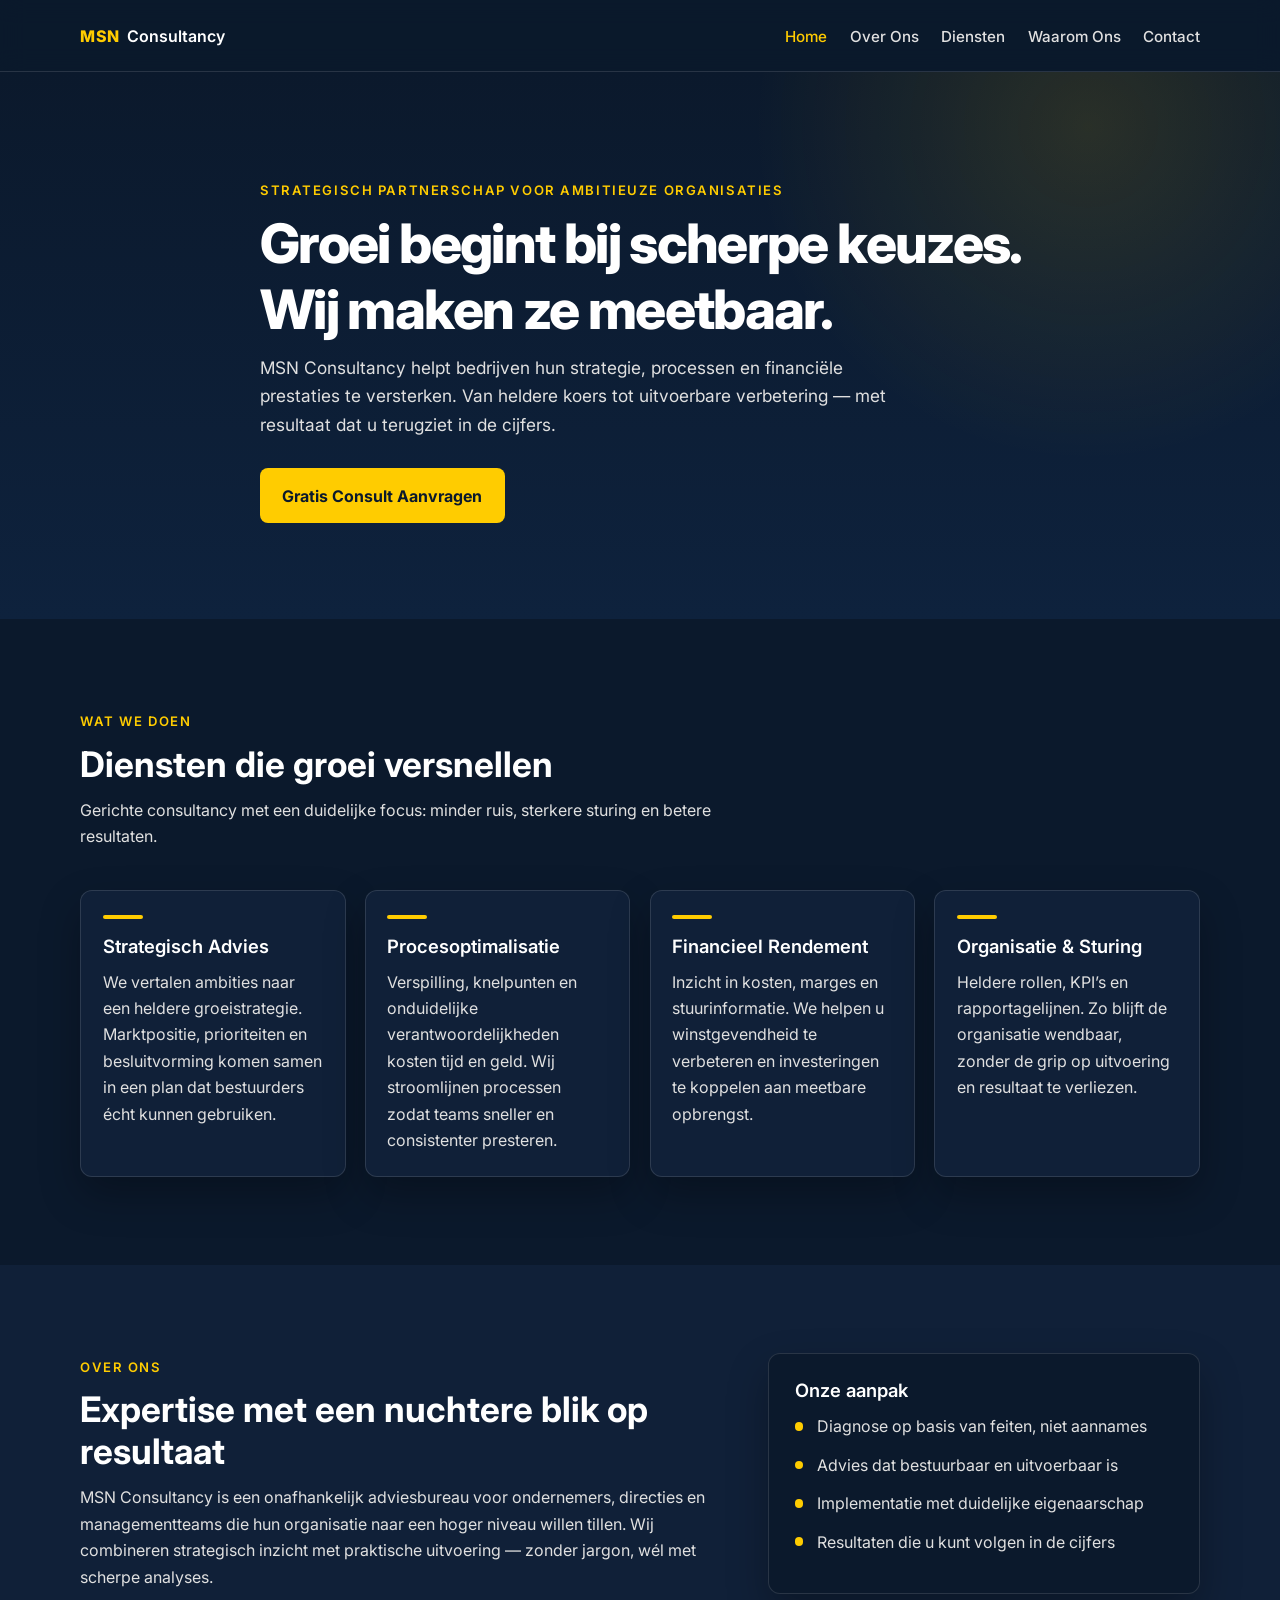
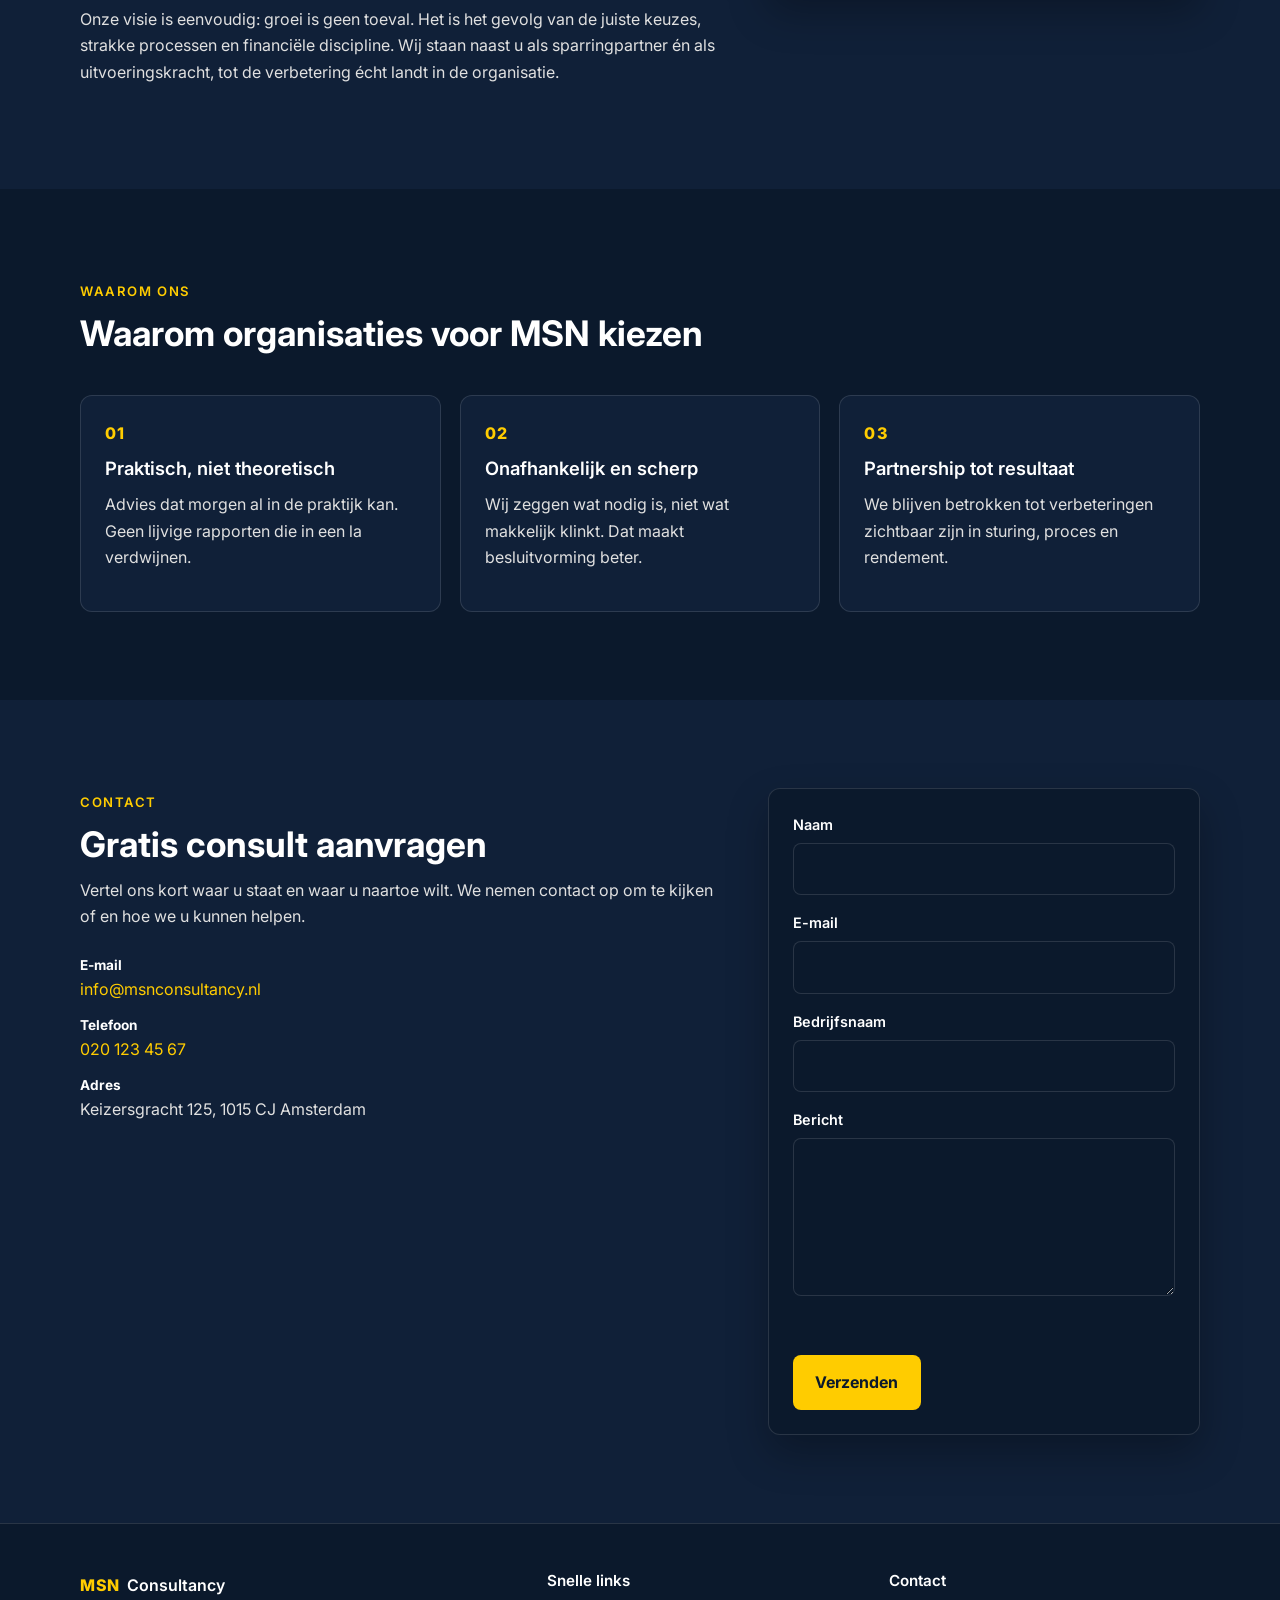
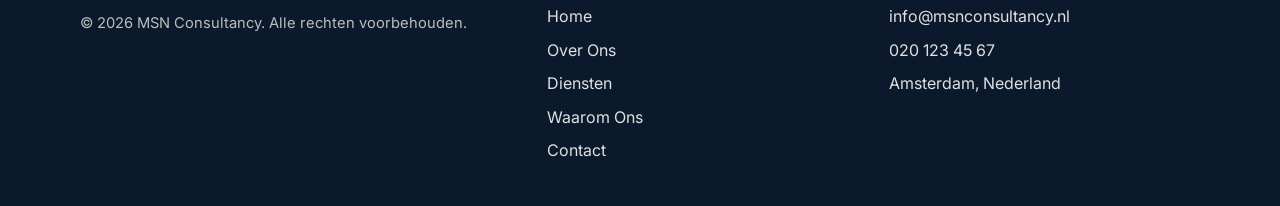
==== index.html @ 5497b13f "Initial commit MSN Consultancy site" ====
<!DOCTYPE html>
<html lang="nl">
<head>
  <meta charset="UTF-8">
  <meta name="viewport" content="width=device-width, initial-scale=1.0">
  <meta name="description" content="MSN Consultancy — strategisch advies, procesoptimalisatie en financieel rendement voor groeiende organisaties.">
  <title>MSN Consultancy | Zakelijk Advies & Groei</title>
  <link rel="preconnect" href="https://fonts.googleapis.com">
  <link rel="preconnect" href="https://fonts.gstatic.com" crossorigin>
  <link href="https://fonts.googleapis.com/css2?family=Inter:wght@400;500;600;700;800&display=swap" rel="stylesheet">
  <link rel="stylesheet" href="style.css">
</head>
<body>
  <header class="header" id="top">
    <div class="container nav-wrap">
      <a href="#home" class="logo" aria-label="MSN Consultancy home">
        <span class="logo-mark">MSN</span>
        <span class="logo-text">Consultancy</span>
      </a>

      <button class="nav-toggle" id="navToggle" aria-label="Menu openen" aria-expanded="false" aria-controls="primaryNav">
        <span></span>
        <span></span>
        <span></span>
      </button>

      <nav class="nav" id="primaryNav" aria-label="Hoofdnavigatie">
        <ul class="nav-list">
          <li><a href="#home" class="nav-link active">Home</a></li>
          <li><a href="#over-ons" class="nav-link">Over Ons</a></li>
          <li><a href="#diensten" class="nav-link">Diensten</a></li>
          <li><a href="#waarom-ons" class="nav-link">Waarom Ons</a></li>
          <li><a href="#contact" class="nav-link">Contact</a></li>
        </ul>
      </nav>
    </div>
  </header>

  <main>
    <section class="hero" id="home">
      <div class="container hero-inner">
        <p class="eyebrow">Strategisch partnerschap voor ambitieuze organisaties</p>
        <h1>Groei begint bij scherpe keuzes. Wij maken ze meetbaar.</h1>
        <p class="hero-sub">
          MSN Consultancy helpt bedrijven hun strategie, processen en financiële prestaties te versterken.
          Van heldere koers tot uitvoerbare verbetering — met resultaat dat u terugziet in de cijfers.
        </p>
        <a href="#contact" class="btn btn-primary">Gratis Consult Aanvragen</a>
      </div>
    </section>

    <section class="section" id="diensten">
      <div class="container">
        <div class="section-header">
          <p class="eyebrow">Wat we doen</p>
          <h2>Diensten die groei versnellen</h2>
          <p class="section-intro">
            Gerichte consultancy met een duidelijke focus: minder ruis, sterkere sturing en betere resultaten.
          </p>
        </div>

        <div class="cards-grid">
          <article class="card">
            <div class="card-accent"></div>
            <h3>Strategisch Advies</h3>
            <p>
              We vertalen ambities naar een heldere groeistrategie. Marktpositie, prioriteiten en
              besluitvorming komen samen in een plan dat bestuurders écht kunnen gebruiken.
            </p>
          </article>

          <article class="card">
            <div class="card-accent"></div>
            <h3>Procesoptimalisatie</h3>
            <p>
              Verspilling, knelpunten en onduidelijke verantwoordelijkheden kosten tijd en geld.
              Wij stroomlijnen processen zodat teams sneller en consistenter presteren.
            </p>
          </article>

          <article class="card">
            <div class="card-accent"></div>
            <h3>Financieel Rendement</h3>
            <p>
              Inzicht in kosten, marges en stuurinformatie. We helpen u winstgevendheid te verbeteren
              en investeringen te koppelen aan meetbare opbrengst.
            </p>
          </article>

          <article class="card">
            <div class="card-accent"></div>
            <h3>Organisatie &amp; Sturing</h3>
            <p>
              Heldere rollen, KPI’s en rapportagelijnen. Zo blijft de organisatie wendbaar,
              zonder de grip op uitvoering en resultaat te verliezen.
            </p>
          </article>
        </div>
      </div>
    </section>

    <section class="section section-alt" id="over-ons">
      <div class="container about-grid">
        <div>
          <p class="eyebrow">Over Ons</p>
          <h2>Expertise met een nuchtere blik op resultaat</h2>
          <p>
            MSN Consultancy is een onafhankelijk adviesbureau voor ondernemers, directies en
            managementteams die hun organisatie naar een hoger niveau willen tillen. Wij combineren
            strategisch inzicht met praktische uitvoering — zonder jargon, wél met scherpe analyses.
          </p>
          <p>
            Onze visie is eenvoudig: groei is geen toeval. Het is het gevolg van de juiste keuzes,
            strakke processen en financiële discipline. Wij staan naast u als sparringpartner én
            als uitvoeringskracht, tot de verbetering écht landt in de organisatie.
          </p>
        </div>
        <aside class="about-panel">
          <h3>Onze aanpak</h3>
          <ul class="checklist">
            <li>Diagnose op basis van feiten, niet aannames</li>
            <li>Advies dat bestuurbaar en uitvoerbaar is</li>
            <li>Implementatie met duidelijke eigenaarschap</li>
            <li>Resultaten die u kunt volgen in de cijfers</li>
          </ul>
        </aside>
      </div>
    </section>

    <section class="section" id="waarom-ons">
      <div class="container">
        <div class="section-header">
          <p class="eyebrow">Waarom Ons</p>
          <h2>Waarom organisaties voor MSN kiezen</h2>
        </div>
        <div class="why-grid">
          <article class="why-item">
            <span class="why-num">01</span>
            <h3>Praktisch, niet theoretisch</h3>
            <p>Advies dat morgen al in de praktijk kan. Geen lijvige rapporten die in een la verdwijnen.</p>
          </article>
          <article class="why-item">
            <span class="why-num">02</span>
            <h3>Onafhankelijk en scherp</h3>
            <p>Wij zeggen wat nodig is, niet wat makkelijk klinkt. Dat maakt besluitvorming beter.</p>
          </article>
          <article class="why-item">
            <span class="why-num">03</span>
            <h3>Partnership tot resultaat</h3>
            <p>We blijven betrokken tot verbeteringen zichtbaar zijn in sturing, proces en rendement.</p>
          </article>
        </div>
      </div>
    </section>

    <section class="section section-alt" id="contact">
      <div class="container contact-grid">
        <div>
          <p class="eyebrow">Contact</p>
          <h2>Gratis consult aanvragen</h2>
          <p>
            Vertel ons kort waar u staat en waar u naartoe wilt. We nemen contact op om te kijken
            of en hoe we u kunnen helpen.
          </p>
          <ul class="contact-details">
            <li><strong>E-mail</strong> <a href="mailto:info@msnconsultancy.nl">info@msnconsultancy.nl</a></li>
            <li><strong>Telefoon</strong> <a href="tel:+31201234567">020 123 45 67</a></li>
            <li><strong>Adres</strong> Keizersgracht 125, 1015 CJ Amsterdam</li>
          </ul>
        </div>

        <form class="contact-form" id="contactForm" novalidate>
          <div class="form-field">
            <label for="name">Naam</label>
            <input type="text" id="name" name="name" autocomplete="name" required>
          </div>
          <div class="form-field">
            <label for="email">E-mail</label>
            <input type="email" id="email" name="email" autocomplete="email" required>
          </div>
          <div class="form-field">
            <label for="company">Bedrijfsnaam</label>
            <input type="text" id="company" name="company" autocomplete="organization">
          </div>
          <div class="form-field">
            <label for="message">Bericht</label>
            <textarea id="message" name="message" rows="5" required></textarea>
          </div>
          <p class="form-status" id="formStatus" role="status" aria-live="polite"></p>
          <button type="submit" class="btn btn-primary">Verzenden</button>
        </form>
      </div>
    </section>
  </main>

  <footer class="footer">
    <div class="container footer-grid">
      <div>
        <p class="logo footer-logo">
          <span class="logo-mark">MSN</span>
          <span class="logo-text">Consultancy</span>
        </p>
        <p class="footer-copy">© 2026 MSN Consultancy. Alle rechten voorbehouden.</p>
      </div>
      <div>
        <h3>Snelle links</h3>
        <ul class="footer-links">
          <li><a href="#home">Home</a></li>
          <li><a href="#over-ons">Over Ons</a></li>
          <li><a href="#diensten">Diensten</a></li>
          <li><a href="#waarom-ons">Waarom Ons</a></li>
          <li><a href="#contact">Contact</a></li>
        </ul>
      </div>
      <div>
        <h3>Contact</h3>
        <ul class="footer-links">
          <li><a href="mailto:info@msnconsultancy.nl">info@msnconsultancy.nl</a></li>
          <li><a href="tel:+31201234567">020 123 45 67</a></li>
          <li>Amsterdam, Nederland</li>
        </ul>
      </div>
    </div>
  </footer>

  <script src="script.js"></script>
</body>
</html>
---- style.css ----
:root {
  --color-bg: #0b192c;
  --color-bg-elevated: #102038;
  --color-accent: #ffcc00;
  --color-accent-hover: #ffd633;
  --color-text: #ffffff;
  --color-muted: #e0e0e0;
  --color-border: rgba(255, 255, 255, 0.12);
  --header-height: 4.5rem;
  --radius: 12px;
  --shadow: 0 18px 40px rgba(0, 0, 0, 0.28);
  --max-width: 1120px;
  --font: "Inter", system-ui, -apple-system, Segoe UI, sans-serif;
}

*,
*::before,
*::after {
  box-sizing: border-box;
}

html {
  scroll-behavior: smooth;
}

body {
  margin: 0;
  font-family: var(--font);
  background: var(--color-bg);
  color: var(--color-muted);
  line-height: 1.65;
}

img {
  max-width: 100%;
}

a {
  color: var(--color-accent);
  text-decoration: none;
}

a:hover {
  color: var(--color-accent-hover);
}

h1,
h2,
h3 {
  color: var(--color-text);
  line-height: 1.2;
  margin: 0 0 0.75rem;
}

h1 {
  font-size: clamp(2.1rem, 5vw, 3.4rem);
  font-weight: 800;
  letter-spacing: -0.03em;
}

h2 {
  font-size: clamp(1.6rem, 3.2vw, 2.2rem);
  font-weight: 700;
}

h3 {
  font-size: 1.15rem;
  font-weight: 600;
}

p {
  margin: 0 0 1rem;
}

.container {
  width: min(100% - 2rem, var(--max-width));
  margin-inline: auto;
}

.eyebrow {
  display: inline-block;
  margin-bottom: 0.6rem;
  color: var(--color-accent);
  font-size: 0.82rem;
  font-weight: 600;
  letter-spacing: 0.12em;
  text-transform: uppercase;
}

.section {
  padding: 5.5rem 0;
}

.section-alt {
  background: var(--color-bg-elevated);
}

.section-header {
  max-width: 640px;
  margin-bottom: 2.5rem;
}

.section-intro {
  margin-top: 0.4rem;
}

.btn {
  display: inline-flex;
  align-items: center;
  justify-content: center;
  border: 0;
  border-radius: 8px;
  padding: 0.9rem 1.4rem;
  font: inherit;
  font-weight: 700;
  cursor: pointer;
  transition: background 0.2s ease, transform 0.2s ease, color 0.2s ease;
}

.btn-primary {
  background: var(--color-accent);
  color: #0b192c;
}

.btn-primary:hover {
  background: var(--color-accent-hover);
  color: #0b192c;
  transform: translateY(-1px);
}

.header {
  position: sticky;
  top: 0;
  z-index: 100;
  height: var(--header-height);
  background: rgba(11, 25, 44, 0.92);
  border-bottom: 1px solid var(--color-border);
  backdrop-filter: blur(12px);
}

.nav-wrap {
  height: var(--header-height);
  display: flex;
  align-items: center;
  justify-content: space-between;
  gap: 1rem;
}

.logo {
  display: flex;
  align-items: baseline;
  gap: 0.45rem;
  color: var(--color-text);
  font-weight: 800;
}

.logo:hover {
  color: var(--color-text);
}

.logo-mark {
  color: var(--color-accent);
  letter-spacing: 0.04em;
}

.logo-text {
  font-weight: 600;
}

.nav-list {
  display: flex;
  gap: 1.4rem;
  list-style: none;
  margin: 0;
  padding: 0;
}

.nav-link {
  color: var(--color-muted);
  font-weight: 500;
  font-size: 0.95rem;
}

.nav-link:hover,
.nav-link.active {
  color: var(--color-accent);
}

.nav-toggle {
  display: none;
  width: 2.5rem;
  height: 2.5rem;
  padding: 0;
  border: 1px solid var(--color-border);
  border-radius: 8px;
  background: transparent;
  cursor: pointer;
}

.nav-toggle span {
  display: block;
  width: 1.15rem;
  height: 2px;
  margin: 4px auto;
  background: var(--color-text);
  transition: transform 0.2s ease, opacity 0.2s ease;
}

.nav-toggle.is-open span:nth-child(1) {
  transform: translateY(6px) rotate(45deg);
}

.nav-toggle.is-open span:nth-child(2) {
  opacity: 0;
}

.nav-toggle.is-open span:nth-child(3) {
  transform: translateY(-6px) rotate(-45deg);
}

.hero {
  padding: 6.5rem 0 6rem;
  background:
    radial-gradient(circle at 85% 10%, rgba(255, 204, 0, 0.12), transparent 28%),
    linear-gradient(180deg, #0b192c 0%, #0e223d 100%);
}

.hero-inner {
  max-width: 760px;
}

.hero-sub {
  font-size: 1.08rem;
  max-width: 640px;
  margin-bottom: 1.8rem;
}

.cards-grid {
  display: grid;
  grid-template-columns: repeat(4, 1fr);
  gap: 1.2rem;
}

.card {
  position: relative;
  background: var(--color-bg-elevated);
  border: 1px solid var(--color-border);
  border-radius: var(--radius);
  padding: 1.5rem 1.35rem 1.4rem;
  box-shadow: var(--shadow);
  overflow: hidden;
}

.card-accent {
  width: 2.5rem;
  height: 4px;
  margin-bottom: 1rem;
  background: var(--color-accent);
  border-radius: 99px;
}

.card p {
  margin-bottom: 0;
}

.about-grid,
.contact-grid {
  display: grid;
  grid-template-columns: 1.2fr 0.8fr;
  gap: 2.5rem;
  align-items: start;
}

.about-panel {
  background: var(--color-bg);
  border: 1px solid var(--color-border);
  border-radius: var(--radius);
  padding: 1.6rem;
  box-shadow: var(--shadow);
}

.checklist {
  margin: 0;
  padding: 0;
  list-style: none;
}

.checklist li {
  position: relative;
  padding-left: 1.4rem;
  margin-bottom: 0.75rem;
}

.checklist li::before {
  content: "";
  position: absolute;
  left: 0;
  top: 0.55rem;
  width: 0.55rem;
  height: 0.55rem;
  background: var(--color-accent);
  border-radius: 50%;
}

.why-grid {
  display: grid;
  grid-template-columns: repeat(3, 1fr);
  gap: 1.2rem;
}

.why-item {
  border: 1px solid var(--color-border);
  border-radius: var(--radius);
  padding: 1.5rem;
  background: var(--color-bg-elevated);
}

.why-num {
  display: block;
  margin-bottom: 0.7rem;
  color: var(--color-accent);
  font-weight: 800;
  letter-spacing: 0.08em;
}

.contact-details {
  list-style: none;
  margin: 1.5rem 0 0;
  padding: 0;
}

.contact-details li {
  margin-bottom: 0.7rem;
}

.contact-details strong {
  display: block;
  color: var(--color-text);
  font-size: 0.85rem;
}

.contact-form {
  background: var(--color-bg);
  border: 1px solid var(--color-border);
  border-radius: var(--radius);
  padding: 1.5rem;
  box-shadow: var(--shadow);
}

.form-field {
  margin-bottom: 1rem;
}

.form-field label {
  display: block;
  margin-bottom: 0.4rem;
  color: var(--color-text);
  font-size: 0.9rem;
  font-weight: 600;
}

.form-field input,
.form-field textarea {
  width: 100%;
  border: 1px solid var(--color-border);
  border-radius: 8px;
  background: #0b192c;
  color: var(--color-text);
  padding: 0.75rem 0.85rem;
  font: inherit;
}

.form-field input:focus,
.form-field textarea:focus {
  outline: 2px solid var(--color-accent);
  outline-offset: 1px;
}

.form-status {
  min-height: 1.4rem;
  margin: 0 0 0.8rem;
  font-size: 0.92rem;
}

.form-status.success {
  color: var(--color-accent);
}

.form-status.error {
  color: #ffb4b4;
}

.footer {
  border-top: 1px solid var(--color-border);
  padding: 3rem 0 2.2rem;
}

.footer-grid {
  display: grid;
  grid-template-columns: 1.4fr 1fr 1fr;
  gap: 2rem;
}

.footer h3 {
  font-size: 0.95rem;
  margin-bottom: 0.8rem;
}

.footer-logo {
  margin-bottom: 0.8rem;
}

.footer-copy {
  color: #bdbdbd;
  font-size: 0.92rem;
}

.footer-links {
  list-style: none;
  margin: 0;
  padding: 0;
}

.footer-links a {
  color: var(--color-muted);
}

.footer-links a:hover {
  color: var(--color-accent);
}

.footer-links li {
  margin-bottom: 0.45rem;
}

@media (max-width: 980px) {
  .cards-grid,
  .why-grid,
  .about-grid,
  .contact-grid,
  .footer-grid {
    grid-template-columns: 1fr 1fr;
  }
}

@media (max-width: 768px) {
  .nav-toggle {
    display: block;
  }

  .nav {
    position: absolute;
    top: var(--header-height);
    left: 0;
    right: 0;
    display: none;
    background: #0b192c;
    border-bottom: 1px solid var(--color-border);
  }

  .nav.is-open {
    display: block;
  }

  .nav-list {
    flex-direction: column;
    gap: 0;
    padding: 0.6rem 1rem 1rem;
  }

  .nav-link {
    display: block;
    padding: 0.75rem 0.2rem;
  }

  .hero {
    padding: 4.5rem 0 4rem;
  }

  .cards-grid,
  .why-grid,
  .about-grid,
  .contact-grid,
  .footer-grid {
    grid-template-columns: 1fr;
  }

  .section {
    padding: 4rem 0;
  }
}
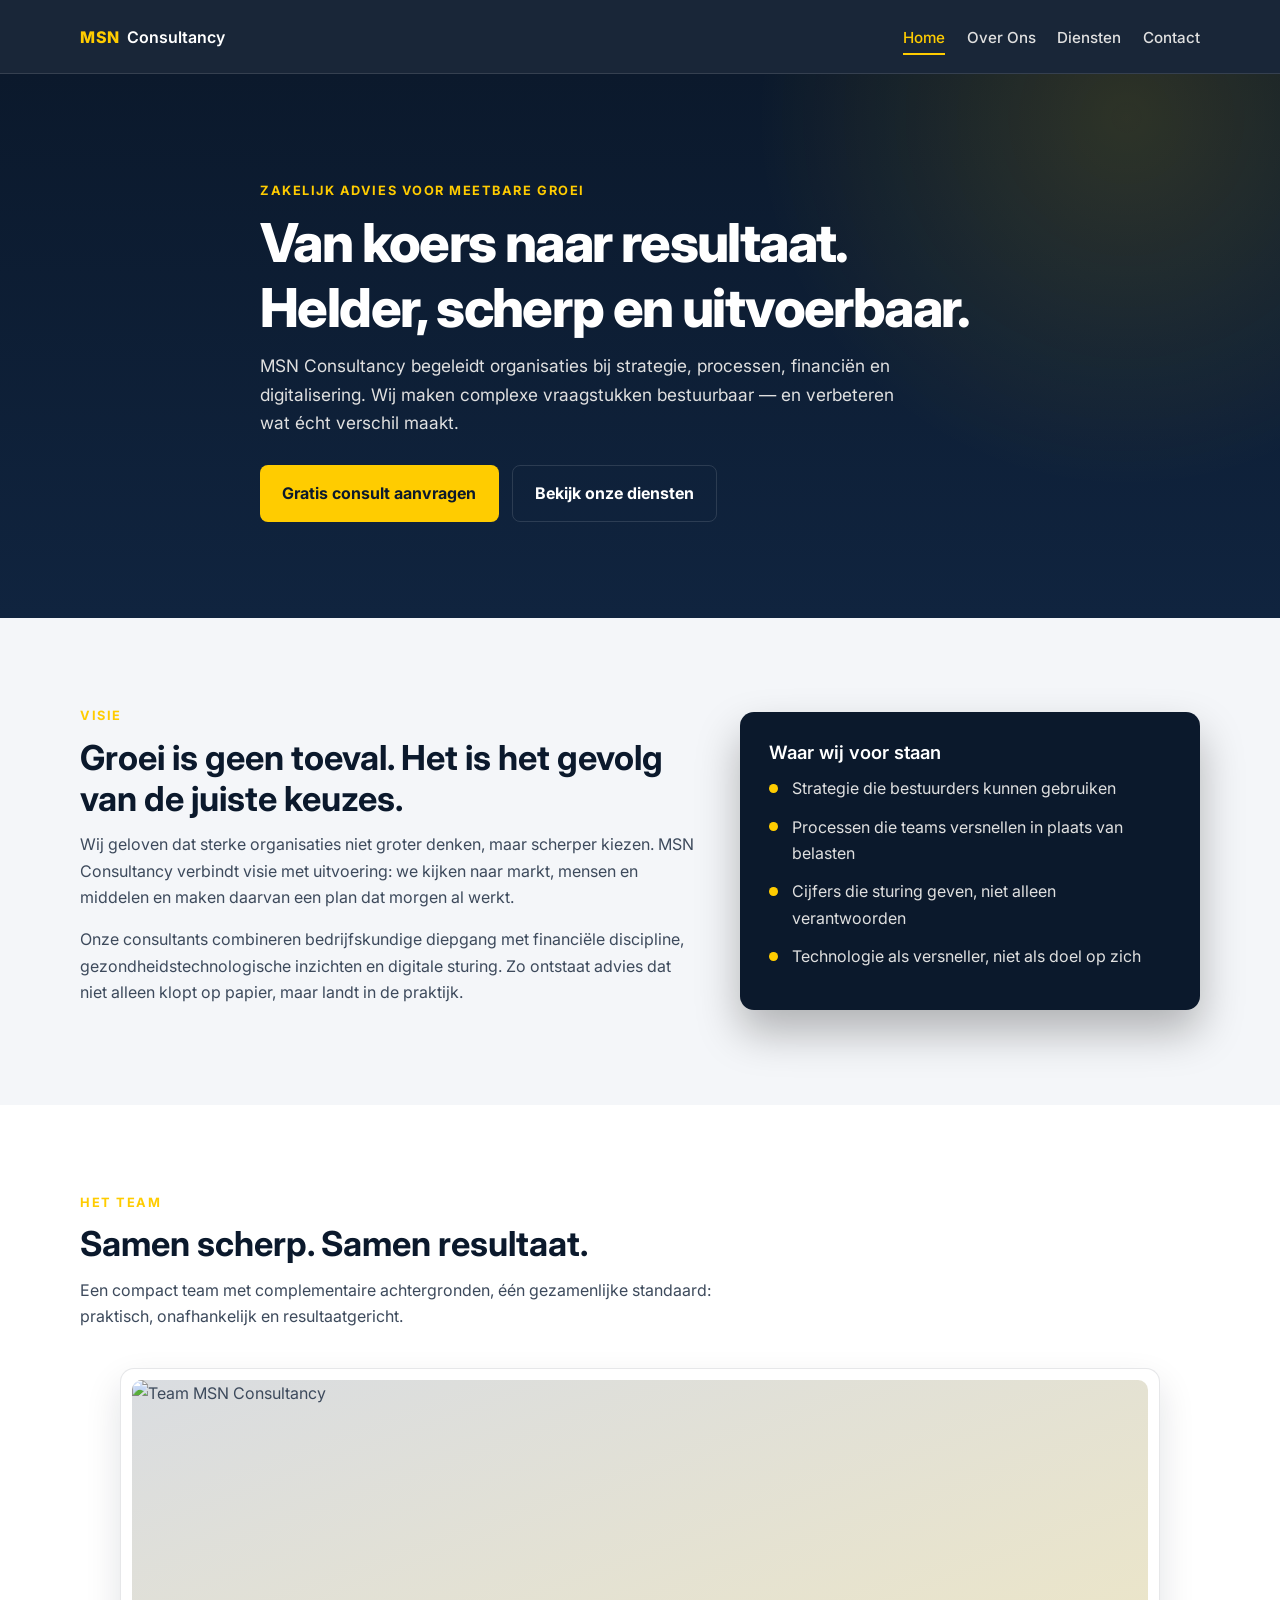
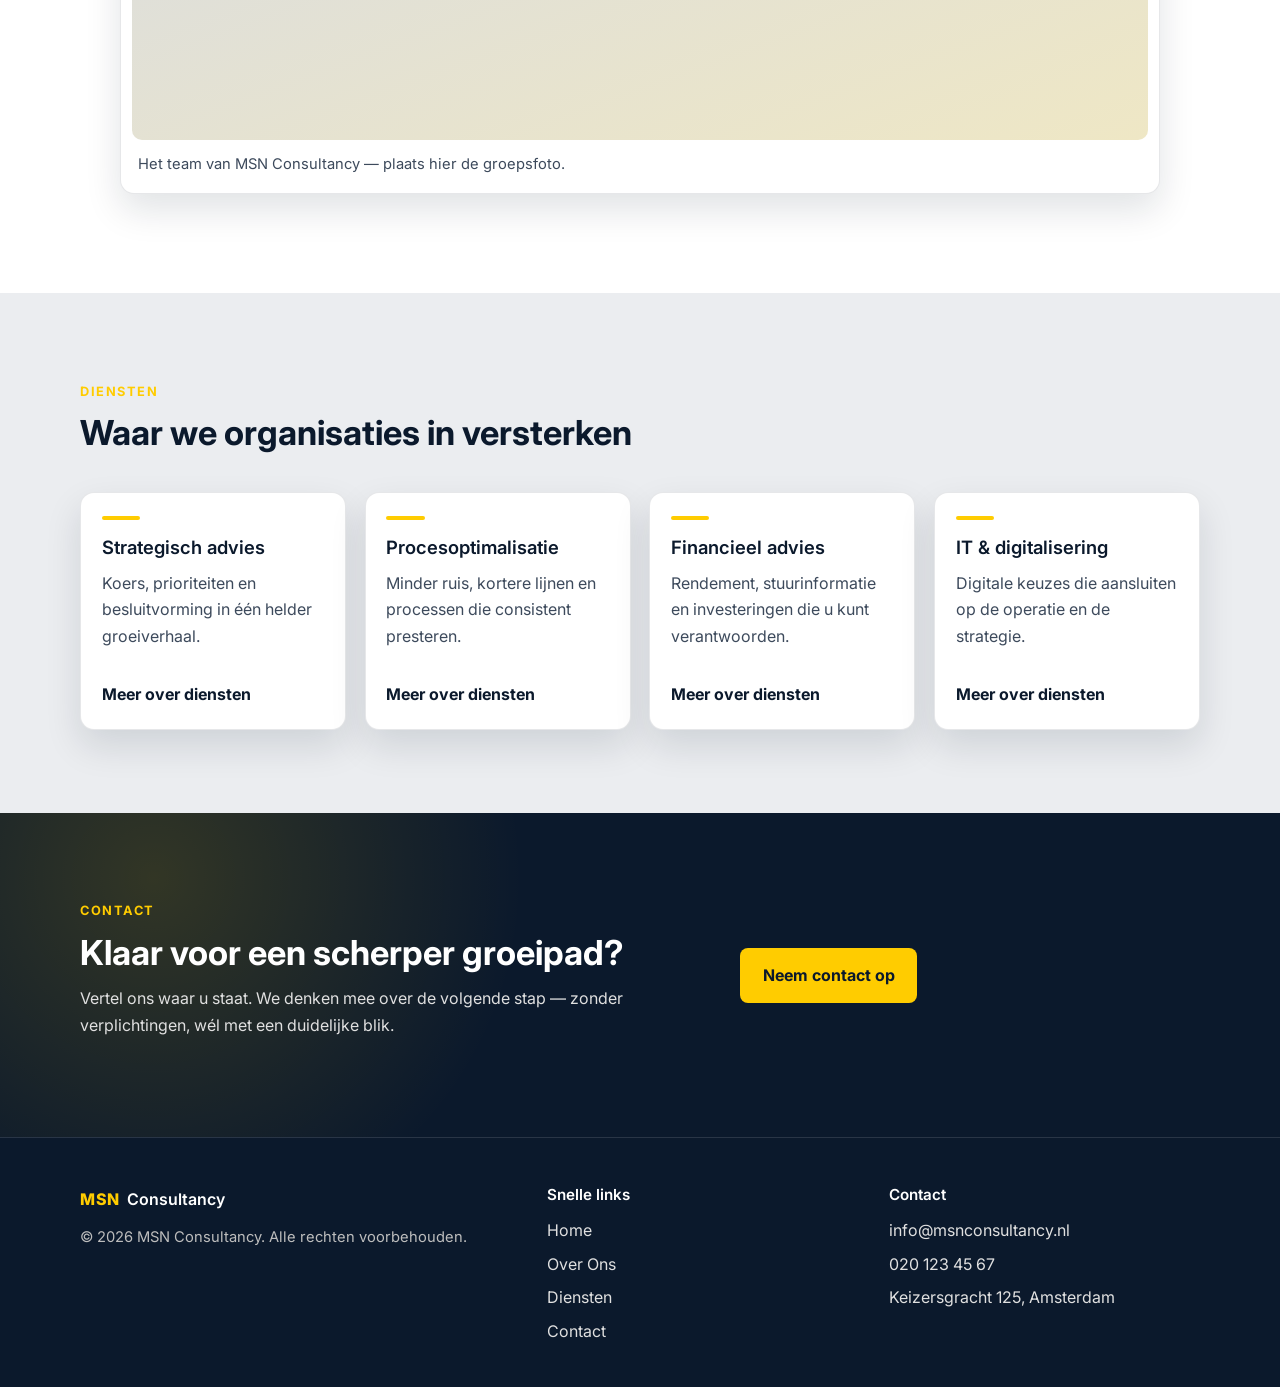
==== commit 74463992: "2e versie" ====
--- a/index.html
+++ b/index.html
@@ -3,192 +3,141 @@
 <head>
   <meta charset="UTF-8">
   <meta name="viewport" content="width=device-width, initial-scale=1.0">
-  <meta name="description" content="MSN Consultancy — strategisch advies, procesoptimalisatie en financieel rendement voor groeiende organisaties.">
-  <title>MSN Consultancy | Zakelijk Advies & Groei</title>
+  <meta name="description" content="MSN Consultancy — strategisch advies, procesoptimalisatie en digitale groei voor ambitieuze organisaties.">
+  <title>Home | MSN Consultancy</title>
   <link rel="preconnect" href="https://fonts.googleapis.com">
   <link rel="preconnect" href="https://fonts.gstatic.com" crossorigin>
   <link href="https://fonts.googleapis.com/css2?family=Inter:wght@400;500;600;700;800&display=swap" rel="stylesheet">
   <link rel="stylesheet" href="style.css">
 </head>
 <body>
-  <header class="header" id="top">
+  <header class="header">
     <div class="container nav-wrap">
-      <a href="#home" class="logo" aria-label="MSN Consultancy home">
+      <a href="index.html" class="logo" aria-label="MSN Consultancy home">
         <span class="logo-mark">MSN</span>
         <span class="logo-text">Consultancy</span>
       </a>
-
       <button class="nav-toggle" id="navToggle" aria-label="Menu openen" aria-expanded="false" aria-controls="primaryNav">
         <span></span>
         <span></span>
         <span></span>
       </button>
-
       <nav class="nav" id="primaryNav" aria-label="Hoofdnavigatie">
         <ul class="nav-list">
-          <li><a href="#home" class="nav-link active">Home</a></li>
-          <li><a href="#over-ons" class="nav-link">Over Ons</a></li>
-          <li><a href="#diensten" class="nav-link">Diensten</a></li>
-          <li><a href="#waarom-ons" class="nav-link">Waarom Ons</a></li>
-          <li><a href="#contact" class="nav-link">Contact</a></li>
+          <li><a href="index.html" class="nav-link">Home</a></li>
+          <li><a href="over-ons.html" class="nav-link">Over Ons</a></li>
+          <li><a href="diensten.html" class="nav-link">Diensten</a></li>
+          <li><a href="contact.html" class="nav-link">Contact</a></li>
         </ul>
       </nav>
     </div>
   </header>
 
   <main>
-    <section class="hero" id="home">
+    <section class="hero">
       <div class="container hero-inner">
-        <p class="eyebrow">Strategisch partnerschap voor ambitieuze organisaties</p>
-        <h1>Groei begint bij scherpe keuzes. Wij maken ze meetbaar.</h1>
+        <p class="eyebrow">Zakelijk advies voor meetbare groei</p>
+        <h1>Van koers naar resultaat. Helder, scherp en uitvoerbaar.</h1>
         <p class="hero-sub">
-          MSN Consultancy helpt bedrijven hun strategie, processen en financiële prestaties te versterken.
-          Van heldere koers tot uitvoerbare verbetering — met resultaat dat u terugziet in de cijfers.
+          MSN Consultancy begeleidt organisaties bij strategie, processen, financiën en digitalisering.
+          Wij maken complexe vraagstukken bestuurbaar — en verbeteren wat écht verschil maakt.
         </p>
-        <a href="#contact" class="btn btn-primary">Gratis Consult Aanvragen</a>
+        <div class="hero-actions">
+          <a href="contact.html" class="btn btn-primary">Gratis consult aanvragen</a>
+          <a href="diensten.html" class="btn btn-ghost">Bekijk onze diensten</a>
+        </div>
       </div>
     </section>
 
-    <section class="section" id="diensten">
+    <section class="section section-light">
+      <div class="container vision-grid">
+        <div>
+          <p class="eyebrow">Visie</p>
+          <h2>Groei is geen toeval. Het is het gevolg van de juiste keuzes.</h2>
+          <p>
+            Wij geloven dat sterke organisaties niet groter denken, maar scherper kiezen.
+            MSN Consultancy verbindt visie met uitvoering: we kijken naar markt, mensen en middelen
+            en maken daarvan een plan dat morgen al werkt.
+          </p>
+          <p>
+            Onze consultants combineren bedrijfskundige diepgang met financiële discipline,
+            gezondheidstechnologische inzichten en digitale sturing. Zo ontstaat advies dat
+            niet alleen klopt op papier, maar landt in de praktijk.
+          </p>
+        </div>
+        <aside class="vision-panel">
+          <h3>Waar wij voor staan</h3>
+          <ul class="checklist">
+            <li>Strategie die bestuurders kunnen gebruiken</li>
+            <li>Processen die teams versnellen in plaats van belasten</li>
+            <li>Cijfers die sturing geven, niet alleen verantwoorden</li>
+            <li>Technologie als versneller, niet als doel op zich</li>
+          </ul>
+        </aside>
+      </div>
+    </section>
+
+    <section class="section section-white">
       <div class="container">
         <div class="section-header">
-          <p class="eyebrow">Wat we doen</p>
-          <h2>Diensten die groei versnellen</h2>
-          <p class="section-intro">
-            Gerichte consultancy met een duidelijke focus: minder ruis, sterkere sturing en betere resultaten.
-          </p>
+          <p class="eyebrow">Het team</p>
+          <h2>Samen scherp. Samen resultaat.</h2>
+          <p>Een compact team met complementaire achtergronden, één gezamenlijke standaard: praktisch, onafhankelijk en resultaatgericht.</p>
         </div>
+        <figure class="photo-card">
+          <div class="photo-frame">
+            <img src="images/groepsfoto.jpg" alt="Team MSN Consultancy">
+          </div>
+          <figcaption class="photo-caption">Het team van MSN Consultancy — plaats hier de groepsfoto.</figcaption>
+        </figure>
+      </div>
+    </section>
 
+    <section class="section section-muted">
+      <div class="container">
+        <div class="section-header">
+          <p class="eyebrow">Diensten</p>
+          <h2>Waar we organisaties in versterken</h2>
+        </div>
         <div class="cards-grid">
           <article class="card">
             <div class="card-accent"></div>
-            <h3>Strategisch Advies</h3>
-            <p>
-              We vertalen ambities naar een heldere groeistrategie. Marktpositie, prioriteiten en
-              besluitvorming komen samen in een plan dat bestuurders écht kunnen gebruiken.
-            </p>
+            <h3>Strategisch advies</h3>
+            <p>Koers, prioriteiten en besluitvorming in één helder groeiverhaal.</p>
+            <a class="card-link" href="diensten.html">Meer over diensten</a>
           </article>
-
           <article class="card">
             <div class="card-accent"></div>
             <h3>Procesoptimalisatie</h3>
-            <p>
-              Verspilling, knelpunten en onduidelijke verantwoordelijkheden kosten tijd en geld.
-              Wij stroomlijnen processen zodat teams sneller en consistenter presteren.
-            </p>
+            <p>Minder ruis, kortere lijnen en processen die consistent presteren.</p>
+            <a class="card-link" href="diensten.html">Meer over diensten</a>
           </article>
-
           <article class="card">
             <div class="card-accent"></div>
-            <h3>Financieel Rendement</h3>
-            <p>
-              Inzicht in kosten, marges en stuurinformatie. We helpen u winstgevendheid te verbeteren
-              en investeringen te koppelen aan meetbare opbrengst.
-            </p>
+            <h3>Financieel advies</h3>
+            <p>Rendement, stuurinformatie en investeringen die u kunt verantwoorden.</p>
+            <a class="card-link" href="diensten.html">Meer over diensten</a>
           </article>
-
           <article class="card">
             <div class="card-accent"></div>
-            <h3>Organisatie &amp; Sturing</h3>
-            <p>
-              Heldere rollen, KPI’s en rapportagelijnen. Zo blijft de organisatie wendbaar,
-              zonder de grip op uitvoering en resultaat te verliezen.
-            </p>
+            <h3>IT &amp; digitalisering</h3>
+            <p>Digitale keuzes die aansluiten op de operatie en de strategie.</p>
+            <a class="card-link" href="diensten.html">Meer over diensten</a>
           </article>
         </div>
       </div>
     </section>
 
-    <section class="section section-alt" id="over-ons">
-      <div class="container about-grid">
-        <div>
-          <p class="eyebrow">Over Ons</p>
-          <h2>Expertise met een nuchtere blik op resultaat</h2>
-          <p>
-            MSN Consultancy is een onafhankelijk adviesbureau voor ondernemers, directies en
-            managementteams die hun organisatie naar een hoger niveau willen tillen. Wij combineren
-            strategisch inzicht met praktische uitvoering — zonder jargon, wél met scherpe analyses.
-          </p>
-          <p>
-            Onze visie is eenvoudig: groei is geen toeval. Het is het gevolg van de juiste keuzes,
-            strakke processen en financiële discipline. Wij staan naast u als sparringpartner én
-            als uitvoeringskracht, tot de verbetering écht landt in de organisatie.
-          </p>
-        </div>
-        <aside class="about-panel">
-          <h3>Onze aanpak</h3>
-          <ul class="checklist">
-            <li>Diagnose op basis van feiten, niet aannames</li>
-            <li>Advies dat bestuurbaar en uitvoerbaar is</li>
-            <li>Implementatie met duidelijke eigenaarschap</li>
-            <li>Resultaten die u kunt volgen in de cijfers</li>
-          </ul>
-        </aside>
-      </div>
-    </section>
-
-    <section class="section" id="waarom-ons">
-      <div class="container">
-        <div class="section-header">
-          <p class="eyebrow">Waarom Ons</p>
-          <h2>Waarom organisaties voor MSN kiezen</h2>
-        </div>
-        <div class="why-grid">
-          <article class="why-item">
-            <span class="why-num">01</span>
-            <h3>Praktisch, niet theoretisch</h3>
-            <p>Advies dat morgen al in de praktijk kan. Geen lijvige rapporten die in een la verdwijnen.</p>
-          </article>
-          <article class="why-item">
-            <span class="why-num">02</span>
-            <h3>Onafhankelijk en scherp</h3>
-            <p>Wij zeggen wat nodig is, niet wat makkelijk klinkt. Dat maakt besluitvorming beter.</p>
-          </article>
-          <article class="why-item">
-            <span class="why-num">03</span>
-            <h3>Partnership tot resultaat</h3>
-            <p>We blijven betrokken tot verbeteringen zichtbaar zijn in sturing, proces en rendement.</p>
-          </article>
-        </div>
-      </div>
-    </section>
-
-    <section class="section section-alt" id="contact">
-      <div class="container contact-grid">
+    <section class="section cta-band">
+      <div class="container cta-split">
         <div>
           <p class="eyebrow">Contact</p>
-          <h2>Gratis consult aanvragen</h2>
-          <p>
-            Vertel ons kort waar u staat en waar u naartoe wilt. We nemen contact op om te kijken
-            of en hoe we u kunnen helpen.
-          </p>
-          <ul class="contact-details">
-            <li><strong>E-mail</strong> <a href="mailto:info@msnconsultancy.nl">info@msnconsultancy.nl</a></li>
-            <li><strong>Telefoon</strong> <a href="tel:+31201234567">020 123 45 67</a></li>
-            <li><strong>Adres</strong> Keizersgracht 125, 1015 CJ Amsterdam</li>
-          </ul>
+          <h2>Klaar voor een scherper groeipad?</h2>
+          <p>Vertel ons waar u staat. We denken mee over de volgende stap — zonder verplichtingen, wél met een duidelijke blik.</p>
         </div>
-
-        <form class="contact-form" id="contactForm" novalidate>
-          <div class="form-field">
-            <label for="name">Naam</label>
-            <input type="text" id="name" name="name" autocomplete="name" required>
-          </div>
-          <div class="form-field">
-            <label for="email">E-mail</label>
-            <input type="email" id="email" name="email" autocomplete="email" required>
-          </div>
-          <div class="form-field">
-            <label for="company">Bedrijfsnaam</label>
-            <input type="text" id="company" name="company" autocomplete="organization">
-          </div>
-          <div class="form-field">
-            <label for="message">Bericht</label>
-            <textarea id="message" name="message" rows="5" required></textarea>
-          </div>
-          <p class="form-status" id="formStatus" role="status" aria-live="polite"></p>
-          <button type="submit" class="btn btn-primary">Verzenden</button>
-        </form>
+        <div>
+          <a href="contact.html" class="btn btn-primary">Neem contact op</a>
+        </div>
       </div>
     </section>
   </main>
@@ -205,11 +154,10 @@
       <div>
         <h3>Snelle links</h3>
         <ul class="footer-links">
-          <li><a href="#home">Home</a></li>
-          <li><a href="#over-ons">Over Ons</a></li>
-          <li><a href="#diensten">Diensten</a></li>
-          <li><a href="#waarom-ons">Waarom Ons</a></li>
-          <li><a href="#contact">Contact</a></li>
+          <li><a href="index.html">Home</a></li>
+          <li><a href="over-ons.html">Over Ons</a></li>
+          <li><a href="diensten.html">Diensten</a></li>
+          <li><a href="contact.html">Contact</a></li>
         </ul>
       </div>
       <div>
@@ -217,7 +165,7 @@
         <ul class="footer-links">
           <li><a href="mailto:info@msnconsultancy.nl">info@msnconsultancy.nl</a></li>
           <li><a href="tel:+31201234567">020 123 45 67</a></li>
-          <li>Amsterdam, Nederland</li>
+          <li>Keizersgracht 125, Amsterdam</li>
         </ul>
       </div>
     </div>
--- a/style.css
+++ b/style.css
@@ -1,14 +1,21 @@
 :root {
-  --color-bg: #0b192c;
-  --color-bg-elevated: #102038;
+  --color-navy: #0b192c;
+  --color-navy-elevated: #12243d;
   --color-accent: #ffcc00;
   --color-accent-hover: #ffd633;
-  --color-text: #ffffff;
-  --color-muted: #e0e0e0;
-  --color-border: rgba(255, 255, 255, 0.12);
-  --header-height: 4.5rem;
-  --radius: 12px;
-  --shadow: 0 18px 40px rgba(0, 0, 0, 0.28);
+  --color-light: #f4f6f9;
+  --color-muted-bg: #ebedf0;
+  --color-white: #ffffff;
+  --color-text-on-dark: #ffffff;
+  --color-body-on-dark: #e0e0e0;
+  --color-text-on-light: #0b192c;
+  --color-body-on-light: #3d4a5c;
+  --color-border-dark: rgba(255, 255, 255, 0.12);
+  --color-border-light: rgba(11, 25, 44, 0.1);
+  --header-height: 4.6rem;
+  --radius: 14px;
+  --shadow: 0 16px 36px rgba(11, 25, 44, 0.12);
+  --shadow-strong: 0 22px 44px rgba(0, 0, 0, 0.28);
   --max-width: 1120px;
   --font: "Inter", system-ui, -apple-system, Segoe UI, sans-serif;
 }
@@ -26,13 +33,14 @@
 body {
   margin: 0;
   font-family: var(--font);
-  background: var(--color-bg);
-  color: var(--color-muted);
+  background: var(--color-white);
+  color: var(--color-body-on-light);
   line-height: 1.65;
 }
 
 img {
   max-width: 100%;
+  display: block;
 }
 
 a {
@@ -47,19 +55,19 @@
 h1,
 h2,
 h3 {
-  color: var(--color-text);
+  color: var(--color-text-on-light);
   line-height: 1.2;
   margin: 0 0 0.75rem;
 }
 
 h1 {
-  font-size: clamp(2.1rem, 5vw, 3.4rem);
+  font-size: clamp(2.05rem, 5vw, 3.35rem);
   font-weight: 800;
   letter-spacing: -0.03em;
 }
 
 h2 {
-  font-size: clamp(1.6rem, 3.2vw, 2.2rem);
+  font-size: clamp(1.55rem, 3vw, 2.15rem);
   font-weight: 700;
 }
 
@@ -79,29 +87,49 @@
 
 .eyebrow {
   display: inline-block;
-  margin-bottom: 0.6rem;
+  margin-bottom: 0.65rem;
   color: var(--color-accent);
-  font-size: 0.82rem;
-  font-weight: 600;
+  font-size: 0.8rem;
+  font-weight: 700;
   letter-spacing: 0.12em;
   text-transform: uppercase;
 }
 
 .section {
-  padding: 5.5rem 0;
-}
-
-.section-alt {
-  background: var(--color-bg-elevated);
+  padding: 5.2rem 0;
+}
+
+.section-navy {
+  background: var(--color-navy);
+  color: var(--color-body-on-dark);
+}
+
+.section-navy h1,
+.section-navy h2,
+.section-navy h3 {
+  color: var(--color-text-on-dark);
+}
+
+.section-light {
+  background: var(--color-light);
+}
+
+.section-muted {
+  background: var(--color-muted-bg);
+}
+
+.section-white {
+  background: var(--color-white);
 }
 
 .section-header {
-  max-width: 640px;
-  margin-bottom: 2.5rem;
-}
-
-.section-intro {
-  margin-top: 0.4rem;
+  max-width: 680px;
+  margin-bottom: 2.4rem;
+}
+
+.section-header.centered {
+  margin-inline: auto;
+  text-align: center;
 }
 
 .btn {
@@ -114,18 +142,35 @@
   font: inherit;
   font-weight: 700;
   cursor: pointer;
-  transition: background 0.2s ease, transform 0.2s ease, color 0.2s ease;
+  transition: background 0.2s ease, transform 0.2s ease, color 0.2s ease, border-color 0.2s ease;
 }
 
 .btn-primary {
   background: var(--color-accent);
-  color: #0b192c;
+  color: var(--color-navy);
 }
 
 .btn-primary:hover {
   background: var(--color-accent-hover);
-  color: #0b192c;
+  color: var(--color-navy);
   transform: translateY(-1px);
+}
+
+.btn-ghost {
+  background: transparent;
+  color: var(--color-text-on-dark);
+  border: 1px solid var(--color-border-dark);
+}
+
+.btn-ghost:hover {
+  border-color: var(--color-accent);
+  color: var(--color-accent);
+}
+
+.hero-actions {
+  display: flex;
+  flex-wrap: wrap;
+  gap: 0.8rem;
 }
 
 .header {
@@ -133,8 +178,8 @@
   top: 0;
   z-index: 100;
   height: var(--header-height);
-  background: rgba(11, 25, 44, 0.92);
-  border-bottom: 1px solid var(--color-border);
+  background: rgba(11, 25, 44, 0.94);
+  border-bottom: 1px solid var(--color-border-dark);
   backdrop-filter: blur(12px);
 }
 
@@ -150,12 +195,12 @@
   display: flex;
   align-items: baseline;
   gap: 0.45rem;
-  color: var(--color-text);
+  color: var(--color-text-on-dark);
   font-weight: 800;
 }
 
 .logo:hover {
-  color: var(--color-text);
+  color: var(--color-text-on-dark);
 }
 
 .logo-mark {
@@ -169,21 +214,32 @@
 
 .nav-list {
   display: flex;
-  gap: 1.4rem;
+  gap: 1.35rem;
   list-style: none;
   margin: 0;
   padding: 0;
 }
 
 .nav-link {
-  color: var(--color-muted);
+  color: var(--color-body-on-dark);
   font-weight: 500;
   font-size: 0.95rem;
+  position: relative;
 }
 
 .nav-link:hover,
 .nav-link.active {
   color: var(--color-accent);
+}
+
+.nav-link.active::after {
+  content: "";
+  position: absolute;
+  left: 0;
+  right: 0;
+  bottom: -0.55rem;
+  height: 2px;
+  background: var(--color-accent);
 }
 
 .nav-toggle {
@@ -191,7 +247,7 @@
   width: 2.5rem;
   height: 2.5rem;
   padding: 0;
-  border: 1px solid var(--color-border);
+  border: 1px solid var(--color-border-dark);
   border-radius: 8px;
   background: transparent;
   cursor: pointer;
@@ -202,7 +258,7 @@
   width: 1.15rem;
   height: 2px;
   margin: 4px auto;
-  background: var(--color-text);
+  background: var(--color-text-on-dark);
   transition: transform 0.2s ease, opacity 0.2s ease;
 }
 
@@ -218,65 +274,111 @@
   transform: translateY(-6px) rotate(-45deg);
 }
 
+.hero,
+.page-hero {
+  background:
+    radial-gradient(circle at 88% 8%, rgba(255, 204, 0, 0.14), transparent 30%),
+    linear-gradient(180deg, #0b192c 0%, #10243f 100%);
+  color: var(--color-body-on-dark);
+}
+
+.hero h1,
+.page-hero h1 {
+  color: var(--color-text-on-dark);
+}
+
 .hero {
-  padding: 6.5rem 0 6rem;
-  background:
-    radial-gradient(circle at 85% 10%, rgba(255, 204, 0, 0.12), transparent 28%),
-    linear-gradient(180deg, #0b192c 0%, #0e223d 100%);
-}
-
-.hero-inner {
+  padding: 6.4rem 0 6rem;
+}
+
+.page-hero {
+  padding: 4.4rem 0 3.8rem;
+}
+
+.hero-inner,
+.page-hero-inner {
   max-width: 760px;
 }
 
 .hero-sub {
   font-size: 1.08rem;
   max-width: 640px;
-  margin-bottom: 1.8rem;
+  margin-bottom: 1.7rem;
 }
 
 .cards-grid {
   display: grid;
   grid-template-columns: repeat(4, 1fr);
-  gap: 1.2rem;
+  gap: 1.15rem;
 }
 
 .card {
-  position: relative;
-  background: var(--color-bg-elevated);
-  border: 1px solid var(--color-border);
+  background: var(--color-white);
+  border: 1px solid var(--color-border-light);
   border-radius: var(--radius);
-  padding: 1.5rem 1.35rem 1.4rem;
+  padding: 1.45rem 1.3rem 1.35rem;
   box-shadow: var(--shadow);
-  overflow: hidden;
+  transition: transform 0.2s ease, box-shadow 0.2s ease;
+}
+
+.card:hover {
+  transform: translateY(-4px);
+  box-shadow: 0 20px 40px rgba(11, 25, 44, 0.16);
+}
+
+.card-dark {
+  background: var(--color-navy-elevated);
+  border-color: var(--color-border-dark);
+  color: var(--color-body-on-dark);
+  box-shadow: var(--shadow-strong);
+}
+
+.card-dark h3 {
+  color: var(--color-text-on-dark);
 }
 
 .card-accent {
-  width: 2.5rem;
+  width: 2.4rem;
   height: 4px;
   margin-bottom: 1rem;
   background: var(--color-accent);
   border-radius: 99px;
 }
 
-.card p {
+.card p:last-child {
   margin-bottom: 0;
 }
 
-.about-grid,
-.contact-grid {
+.card-link {
+  display: inline-block;
+  margin-top: 1rem;
+  font-weight: 700;
+  color: var(--color-navy);
+}
+
+.card-dark .card-link {
+  color: var(--color-accent);
+}
+
+.vision-grid,
+.contact-layout,
+.cta-split {
   display: grid;
-  grid-template-columns: 1.2fr 0.8fr;
-  gap: 2.5rem;
-  align-items: start;
-}
-
-.about-panel {
-  background: var(--color-bg);
-  border: 1px solid var(--color-border);
+  grid-template-columns: 1.15fr 0.85fr;
+  gap: 2.4rem;
+  align-items: center;
+}
+
+.vision-panel {
+  background: var(--color-navy);
+  color: var(--color-body-on-dark);
   border-radius: var(--radius);
-  padding: 1.6rem;
-  box-shadow: var(--shadow);
+  padding: 1.8rem;
+  box-shadow: var(--shadow-strong);
+}
+
+.vision-panel h3 {
+  color: var(--color-text-on-dark);
 }
 
 .checklist {
@@ -302,46 +404,183 @@
   border-radius: 50%;
 }
 
-.why-grid {
+.photo-card {
+  background: var(--color-white);
+  border: 1px solid var(--color-border-light);
+  border-radius: var(--radius);
+  padding: 0.7rem;
+  box-shadow: var(--shadow);
+}
+
+.photo-frame {
+  position: relative;
+  overflow: hidden;
+  border-radius: 10px;
+  background:
+    linear-gradient(160deg, rgba(11, 25, 44, 0.08), rgba(255, 204, 0, 0.18)),
+    var(--color-muted-bg);
+  min-height: 280px;
+}
+
+.photo-frame img {
+  width: 100%;
+  height: 360px;
+  object-fit: cover;
+}
+
+.photo-frame.is-placeholder img {
+  display: none;
+}
+
+.photo-frame.is-placeholder::after {
+  content: "Teamfoto volgt hier";
+  position: absolute;
+  inset: 0;
   display: grid;
-  grid-template-columns: repeat(3, 1fr);
+  place-items: center;
+  color: var(--color-navy);
+  font-weight: 700;
+}
+
+.photo-caption {
+  margin: 0.75rem 0.35rem 0.35rem;
+  color: var(--color-body-on-light);
+  font-size: 0.92rem;
+}
+
+.team-grid {
+  display: grid;
+  grid-template-columns: repeat(4, 1fr);
+  gap: 1.15rem;
+}
+
+.team-card {
+  background: var(--color-white);
+  border: 1px solid var(--color-border-light);
+  border-radius: var(--radius);
+  overflow: hidden;
+  box-shadow: var(--shadow);
+}
+
+.team-photo {
+  background: var(--color-muted-bg);
+  height: 210px;
+}
+
+.team-photo img {
+  width: 100%;
+  height: 210px;
+  object-fit: cover;
+}
+
+.team-body {
+  padding: 1.1rem 1.15rem 1.25rem;
+}
+
+.team-role {
+  margin: 0 0 0.35rem;
+  color: var(--color-navy);
+  font-size: 0.84rem;
+  font-weight: 700;
+}
+
+.team-study {
+  display: inline-block;
+  margin-bottom: 0.7rem;
+  padding: 0.18rem 0.55rem;
+  border-radius: 999px;
+  background: rgba(255, 204, 0, 0.2);
+  color: var(--color-navy);
+  font-size: 0.75rem;
+  font-weight: 700;
+}
+
+.service-stack {
+  display: grid;
   gap: 1.2rem;
 }
 
-.why-item {
-  border: 1px solid var(--color-border);
+.service-block {
+  display: grid;
+  grid-template-columns: 0.28fr 1fr;
+  gap: 1.5rem;
+  align-items: center;
   border-radius: var(--radius);
-  padding: 1.5rem;
-  background: var(--color-bg-elevated);
-}
-
-.why-num {
-  display: block;
-  margin-bottom: 0.7rem;
+  padding: 1.8rem;
+}
+
+.service-block.dark {
+  background: var(--color-navy);
+  color: var(--color-body-on-dark);
+}
+
+.service-block.dark h3 {
+  color: var(--color-text-on-dark);
+}
+
+.service-block.light {
+  background: var(--color-white);
+  border: 1px solid var(--color-border-light);
+  box-shadow: var(--shadow);
+}
+
+.service-num {
   color: var(--color-accent);
+  font-size: clamp(2rem, 4vw, 3rem);
   font-weight: 800;
-  letter-spacing: 0.08em;
+  letter-spacing: 0.04em;
+}
+
+.cta-band {
+  background:
+    radial-gradient(circle at 12% 20%, rgba(255, 204, 0, 0.16), transparent 32%),
+    var(--color-navy);
+  color: var(--color-body-on-dark);
+}
+
+.cta-band h2 {
+  color: var(--color-text-on-dark);
+}
+
+.contact-card {
+  background: var(--color-white);
+  border: 1px solid var(--color-border-light);
+  border-radius: var(--radius);
+  padding: 1.6rem;
+  box-shadow: var(--shadow);
+}
+
+.contact-card h3 {
+  margin-bottom: 1rem;
 }
 
 .contact-details {
   list-style: none;
-  margin: 1.5rem 0 0;
+  margin: 0;
   padding: 0;
 }
 
 .contact-details li {
-  margin-bottom: 0.7rem;
+  margin-bottom: 0.85rem;
 }
 
 .contact-details strong {
   display: block;
-  color: var(--color-text);
-  font-size: 0.85rem;
+  color: var(--color-navy);
+  font-size: 0.84rem;
+}
+
+.contact-details a {
+  color: #8a6d00;
+}
+
+.contact-details a:hover {
+  color: #6d5600;
 }
 
 .contact-form {
-  background: var(--color-bg);
-  border: 1px solid var(--color-border);
+  background: var(--color-white);
+  border: 1px solid var(--color-border-light);
   border-radius: var(--radius);
   padding: 1.5rem;
   box-shadow: var(--shadow);
@@ -354,7 +593,7 @@
 .form-field label {
   display: block;
   margin-bottom: 0.4rem;
-  color: var(--color-text);
+  color: var(--color-navy);
   font-size: 0.9rem;
   font-weight: 600;
 }
@@ -362,10 +601,10 @@
 .form-field input,
 .form-field textarea {
   width: 100%;
-  border: 1px solid var(--color-border);
+  border: 1px solid var(--color-border-light);
   border-radius: 8px;
-  background: #0b192c;
-  color: var(--color-text);
+  background: var(--color-light);
+  color: var(--color-navy);
   padding: 0.75rem 0.85rem;
   font: inherit;
 }
@@ -383,16 +622,24 @@
 }
 
 .form-status.success {
-  color: var(--color-accent);
+  color: #1f6b3a;
 }
 
 .form-status.error {
-  color: #ffb4b4;
+  color: #b42318;
 }
 
 .footer {
-  border-top: 1px solid var(--color-border);
+  background: var(--color-navy);
+  color: var(--color-body-on-dark);
+  border-top: 1px solid var(--color-border-dark);
   padding: 3rem 0 2.2rem;
+}
+
+.footer h3 {
+  color: var(--color-text-on-dark);
+  font-size: 0.95rem;
+  margin-bottom: 0.8rem;
 }
 
 .footer-grid {
@@ -401,11 +648,6 @@
   gap: 2rem;
 }
 
-.footer h3 {
-  font-size: 0.95rem;
-  margin-bottom: 0.8rem;
-}
-
 .footer-logo {
   margin-bottom: 0.8rem;
 }
@@ -422,7 +664,7 @@
 }
 
 .footer-links a {
-  color: var(--color-muted);
+  color: var(--color-body-on-dark);
 }
 
 .footer-links a:hover {
@@ -435,11 +677,16 @@
 
 @media (max-width: 980px) {
   .cards-grid,
-  .why-grid,
-  .about-grid,
-  .contact-grid,
+  .team-grid,
   .footer-grid {
     grid-template-columns: 1fr 1fr;
+  }
+
+  .vision-grid,
+  .contact-layout,
+  .cta-split,
+  .service-block {
+    grid-template-columns: 1fr;
   }
 }
 
@@ -454,8 +701,8 @@
     left: 0;
     right: 0;
     display: none;
-    background: #0b192c;
-    border-bottom: 1px solid var(--color-border);
+    background: var(--color-navy);
+    border-bottom: 1px solid var(--color-border-dark);
   }
 
   .nav.is-open {
@@ -473,19 +720,26 @@
     padding: 0.75rem 0.2rem;
   }
 
-  .hero {
-    padding: 4.5rem 0 4rem;
+  .nav-link.active::after {
+    display: none;
+  }
+
+  .hero,
+  .page-hero {
+    padding: 4.2rem 0 3.6rem;
   }
 
   .cards-grid,
-  .why-grid,
-  .about-grid,
-  .contact-grid,
+  .team-grid,
   .footer-grid {
     grid-template-columns: 1fr;
   }
 
   .section {
-    padding: 4rem 0;
-  }
-}
+    padding: 3.8rem 0;
+  }
+
+  .photo-frame img {
+    height: 240px;
+  }
+}
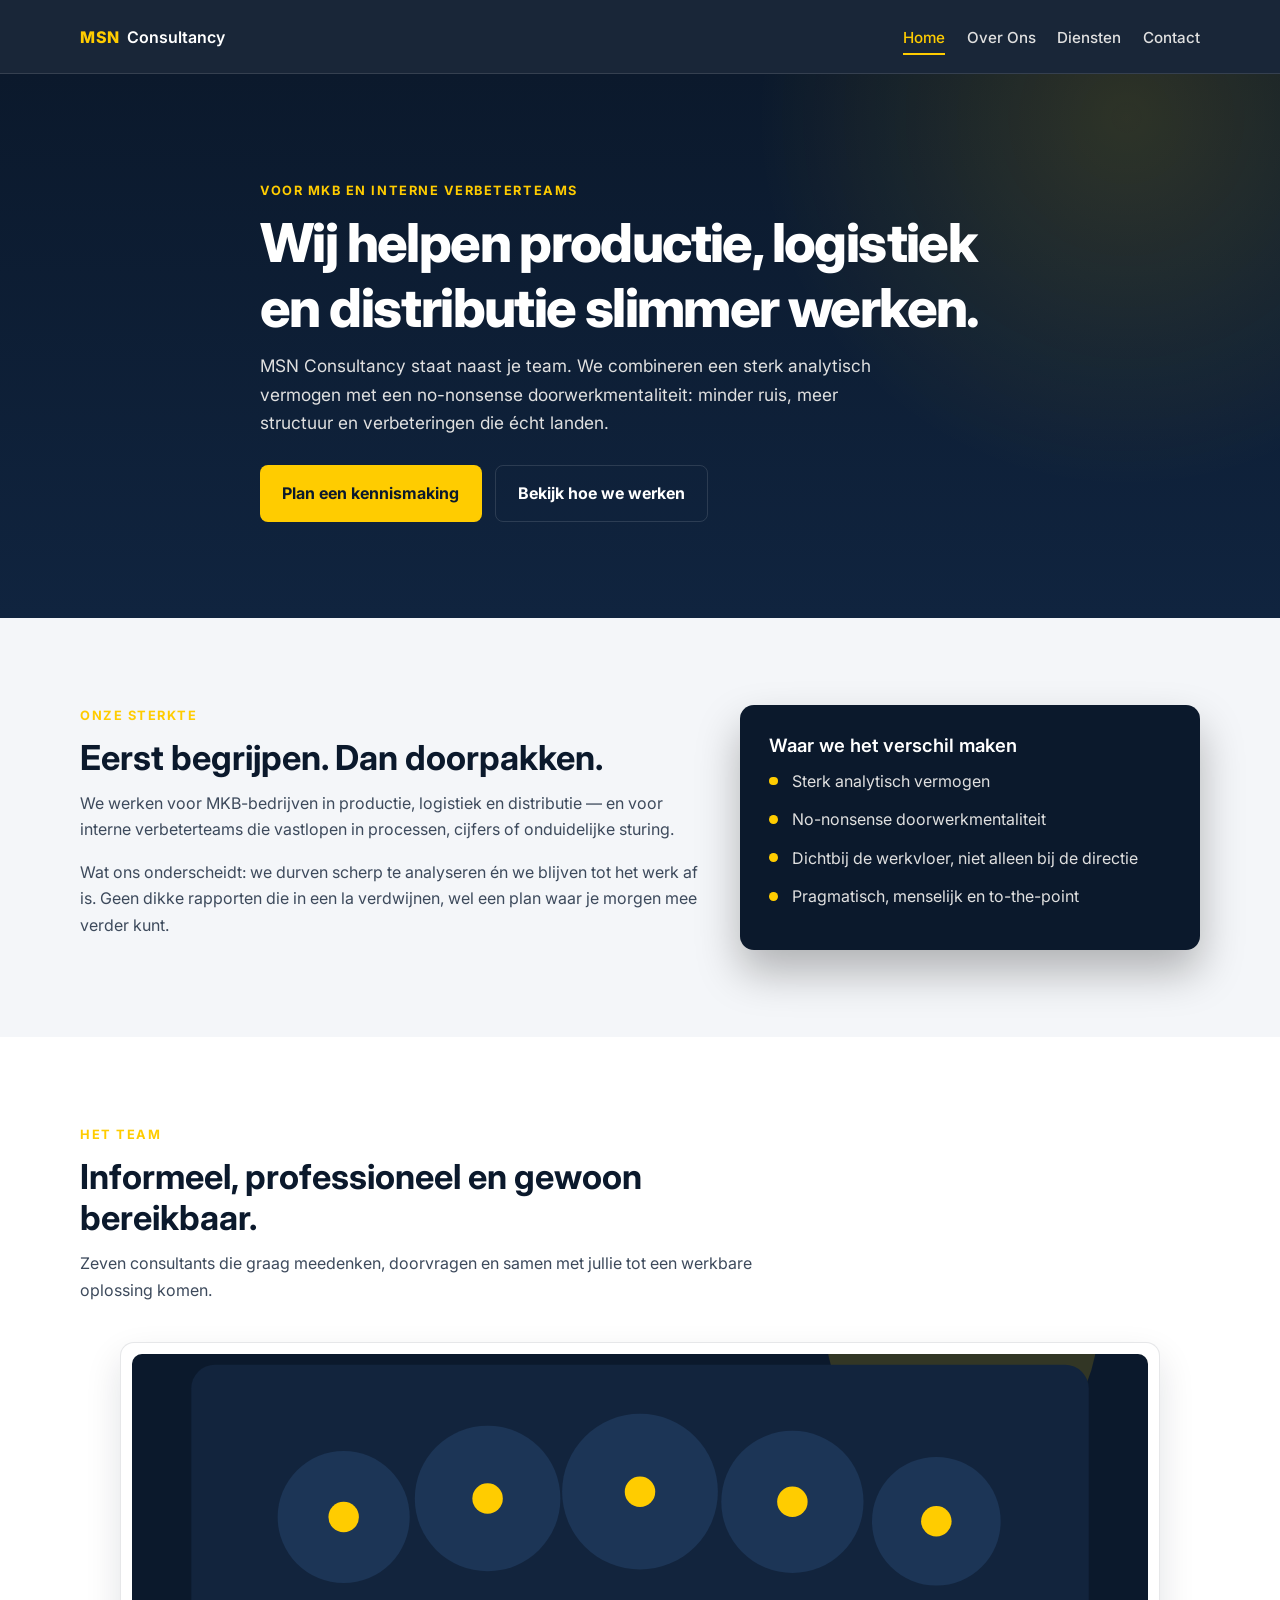
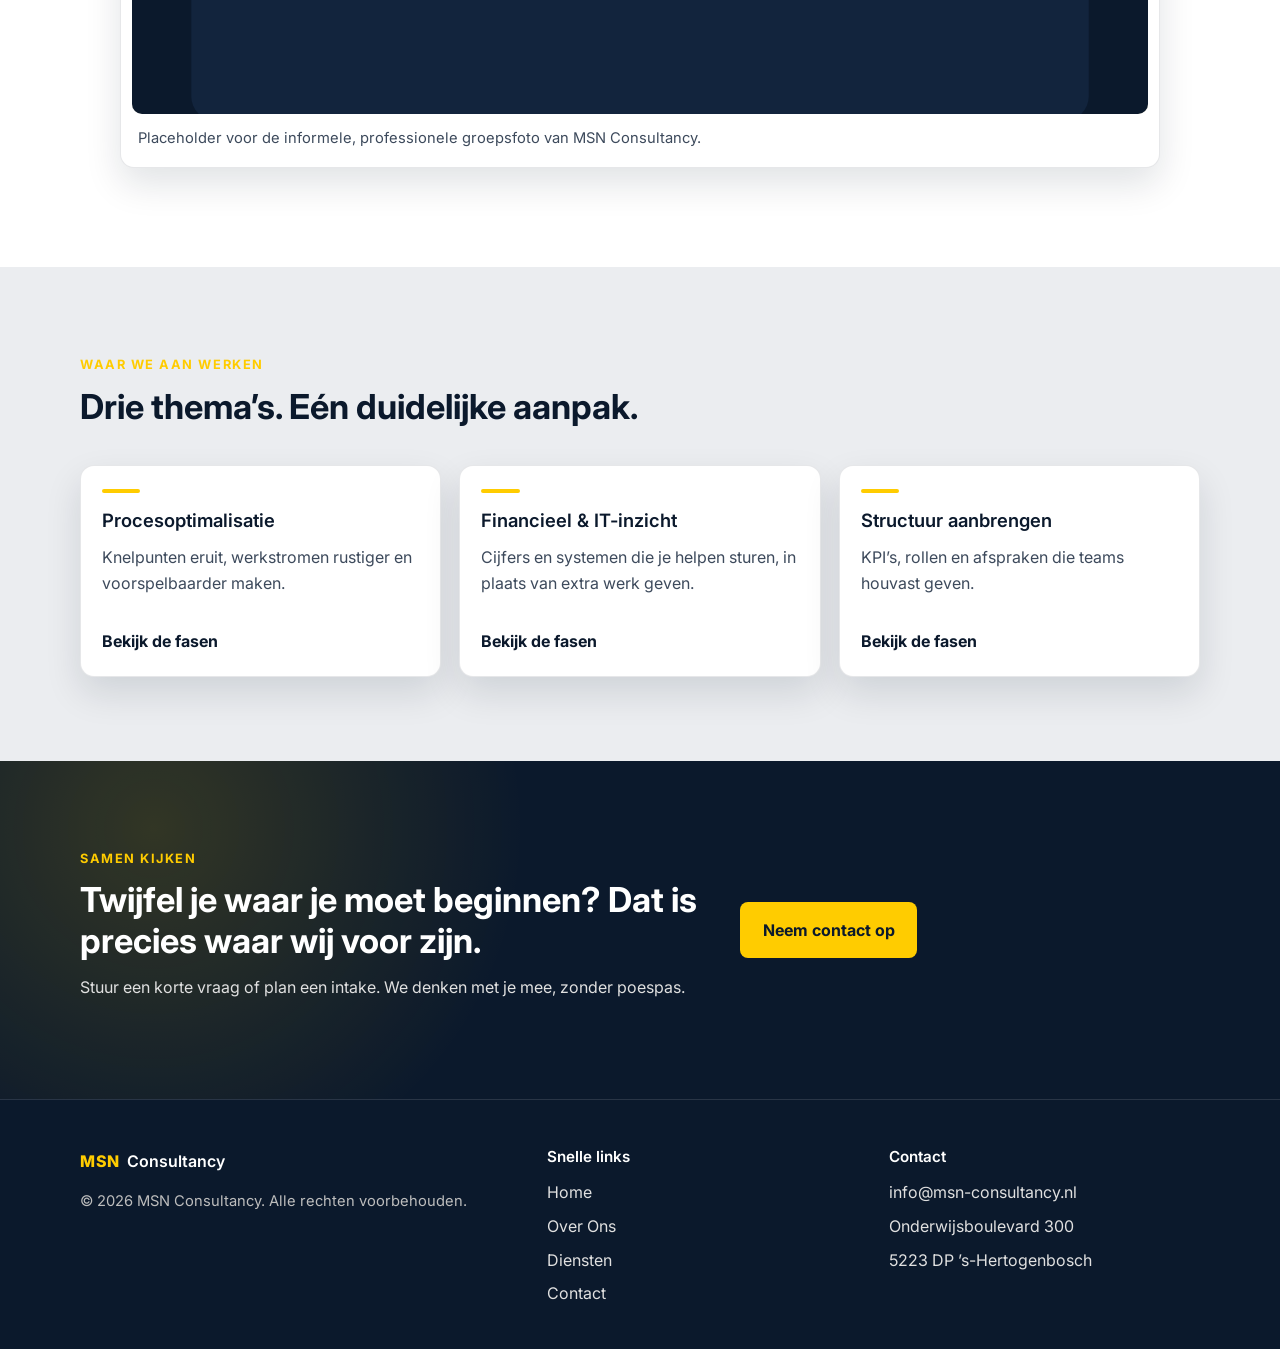
==== commit 2b20d206: "pagina's aangepast en over ons verbetered" ====
--- a/index.html
+++ b/index.html
@@ -3,7 +3,7 @@
 <head>
   <meta charset="UTF-8">
   <meta name="viewport" content="width=device-width, initial-scale=1.0">
-  <meta name="description" content="MSN Consultancy — strategisch advies, procesoptimalisatie en digitale groei voor ambitieuze organisaties.">
+  <meta name="description" content="MSN Consultancy helpt MKB en verbeterteams in productie, logistiek en distributie met procesoptimalisatie, structuur en inzicht.">
   <title>Home | MSN Consultancy</title>
   <link rel="preconnect" href="https://fonts.googleapis.com">
   <link rel="preconnect" href="https://fonts.gstatic.com" crossorigin>
@@ -14,8 +14,11 @@
   <header class="header">
     <div class="container nav-wrap">
       <a href="index.html" class="logo" aria-label="MSN Consultancy home">
-        <span class="logo-mark">MSN</span>
-        <span class="logo-text">Consultancy</span>
+        <img class="logo-img" src="images/logo.png" alt="MSN Consultancy">
+        <span class="logo-fallback">
+          <span class="logo-mark">MSN</span>
+          <span class="logo-text">Consultancy</span>
+        </span>
       </a>
       <button class="nav-toggle" id="navToggle" aria-label="Menu openen" aria-expanded="false" aria-controls="primaryNav">
         <span></span>
@@ -36,15 +39,15 @@
   <main>
     <section class="hero">
       <div class="container hero-inner">
-        <p class="eyebrow">Zakelijk advies voor meetbare groei</p>
-        <h1>Van koers naar resultaat. Helder, scherp en uitvoerbaar.</h1>
+        <p class="eyebrow">Voor MKB en interne verbeterteams</p>
+        <h1>Wij helpen productie, logistiek en distributie slimmer werken.</h1>
         <p class="hero-sub">
-          MSN Consultancy begeleidt organisaties bij strategie, processen, financiën en digitalisering.
-          Wij maken complexe vraagstukken bestuurbaar — en verbeteren wat écht verschil maakt.
+          MSN Consultancy staat naast je team. We combineren een sterk analytisch vermogen met
+          een no-nonsense doorwerkmentaliteit: minder ruis, meer structuur en verbeteringen die écht landen.
         </p>
         <div class="hero-actions">
-          <a href="contact.html" class="btn btn-primary">Gratis consult aanvragen</a>
-          <a href="diensten.html" class="btn btn-ghost">Bekijk onze diensten</a>
+          <a href="contact.html" class="btn btn-primary">Plan een kennismaking</a>
+          <a href="diensten.html" class="btn btn-ghost">Bekijk hoe we werken</a>
         </div>
       </div>
     </section>
@@ -52,26 +55,24 @@
     <section class="section section-light">
       <div class="container vision-grid">
         <div>
-          <p class="eyebrow">Visie</p>
-          <h2>Groei is geen toeval. Het is het gevolg van de juiste keuzes.</h2>
+          <p class="eyebrow">Onze sterkte</p>
+          <h2>Eerst begrijpen. Dan doorpakken.</h2>
           <p>
-            Wij geloven dat sterke organisaties niet groter denken, maar scherper kiezen.
-            MSN Consultancy verbindt visie met uitvoering: we kijken naar markt, mensen en middelen
-            en maken daarvan een plan dat morgen al werkt.
+            We werken voor MKB-bedrijven in productie, logistiek en distributie — en voor interne
+            verbeterteams die vastlopen in processen, cijfers of onduidelijke sturing.
           </p>
           <p>
-            Onze consultants combineren bedrijfskundige diepgang met financiële discipline,
-            gezondheidstechnologische inzichten en digitale sturing. Zo ontstaat advies dat
-            niet alleen klopt op papier, maar landt in de praktijk.
+            Wat ons onderscheidt: we durven scherp te analyseren én we blijven tot het werk af is.
+            Geen dikke rapporten die in een la verdwijnen, wel een plan waar je morgen mee verder kunt.
           </p>
         </div>
         <aside class="vision-panel">
-          <h3>Waar wij voor staan</h3>
+          <h3>Waar we het verschil maken</h3>
           <ul class="checklist">
-            <li>Strategie die bestuurders kunnen gebruiken</li>
-            <li>Processen die teams versnellen in plaats van belasten</li>
-            <li>Cijfers die sturing geven, niet alleen verantwoorden</li>
-            <li>Technologie als versneller, niet als doel op zich</li>
+            <li>Sterk analytisch vermogen</li>
+            <li>No-nonsense doorwerkmentaliteit</li>
+            <li>Dichtbij de werkvloer, niet alleen bij de directie</li>
+            <li>Pragmatisch, menselijk en to-the-point</li>
           </ul>
         </aside>
       </div>
@@ -81,14 +82,14 @@
       <div class="container">
         <div class="section-header">
           <p class="eyebrow">Het team</p>
-          <h2>Samen scherp. Samen resultaat.</h2>
-          <p>Een compact team met complementaire achtergronden, één gezamenlijke standaard: praktisch, onafhankelijk en resultaatgericht.</p>
+          <h2>Informeel, professioneel en gewoon bereikbaar.</h2>
+          <p>Zeven consultants die graag meedenken, doorvragen en samen met jullie tot een werkbare oplossing komen.</p>
         </div>
         <figure class="photo-card">
           <div class="photo-frame">
-            <img src="images/groepsfoto.jpg" alt="Team MSN Consultancy">
+            <img src="images/groepsfoto.jpg" alt="Informele maar professionele groepsfoto van Team MSN Consultancy">
           </div>
-          <figcaption class="photo-caption">Het team van MSN Consultancy — plaats hier de groepsfoto.</figcaption>
+          <figcaption class="photo-caption">Placeholder voor de informele, professionele groepsfoto van MSN Consultancy.</figcaption>
         </figure>
       </div>
     </section>
@@ -96,33 +97,27 @@
     <section class="section section-muted">
       <div class="container">
         <div class="section-header">
-          <p class="eyebrow">Diensten</p>
-          <h2>Waar we organisaties in versterken</h2>
+          <p class="eyebrow">Waar we aan werken</p>
+          <h2>Drie thema’s. Eén duidelijke aanpak.</h2>
         </div>
-        <div class="cards-grid">
+        <div class="cards-grid cards-grid-3">
           <article class="card">
             <div class="card-accent"></div>
-            <h3>Strategisch advies</h3>
-            <p>Koers, prioriteiten en besluitvorming in één helder groeiverhaal.</p>
-            <a class="card-link" href="diensten.html">Meer over diensten</a>
+            <h3>Procesoptimalisatie</h3>
+            <p>Knelpunten eruit, werkstromen rustiger en voorspelbaarder maken.</p>
+            <a class="card-link" href="diensten.html">Bekijk de fasen</a>
           </article>
           <article class="card">
             <div class="card-accent"></div>
-            <h3>Procesoptimalisatie</h3>
-            <p>Minder ruis, kortere lijnen en processen die consistent presteren.</p>
-            <a class="card-link" href="diensten.html">Meer over diensten</a>
+            <h3>Financieel &amp; IT-inzicht</h3>
+            <p>Cijfers en systemen die je helpen sturen, in plaats van extra werk geven.</p>
+            <a class="card-link" href="diensten.html">Bekijk de fasen</a>
           </article>
           <article class="card">
             <div class="card-accent"></div>
-            <h3>Financieel advies</h3>
-            <p>Rendement, stuurinformatie en investeringen die u kunt verantwoorden.</p>
-            <a class="card-link" href="diensten.html">Meer over diensten</a>
-          </article>
-          <article class="card">
-            <div class="card-accent"></div>
-            <h3>IT &amp; digitalisering</h3>
-            <p>Digitale keuzes die aansluiten op de operatie en de strategie.</p>
-            <a class="card-link" href="diensten.html">Meer over diensten</a>
+            <h3>Structuur aanbrengen</h3>
+            <p>KPI’s, rollen en afspraken die teams houvast geven.</p>
+            <a class="card-link" href="diensten.html">Bekijk de fasen</a>
           </article>
         </div>
       </div>
@@ -131,9 +126,9 @@
     <section class="section cta-band">
       <div class="container cta-split">
         <div>
-          <p class="eyebrow">Contact</p>
-          <h2>Klaar voor een scherper groeipad?</h2>
-          <p>Vertel ons waar u staat. We denken mee over de volgende stap — zonder verplichtingen, wél met een duidelijke blik.</p>
+          <p class="eyebrow">Samen kijken</p>
+          <h2>Twijfel je waar je moet beginnen? Dat is precies waar wij voor zijn.</h2>
+          <p>Stuur een korte vraag of plan een intake. We denken met je mee, zonder poespas.</p>
         </div>
         <div>
           <a href="contact.html" class="btn btn-primary">Neem contact op</a>
@@ -145,10 +140,13 @@
   <footer class="footer">
     <div class="container footer-grid">
       <div>
-        <p class="logo footer-logo">
-          <span class="logo-mark">MSN</span>
-          <span class="logo-text">Consultancy</span>
-        </p>
+        <a href="index.html" class="footer-brand" aria-label="MSN Consultancy home">
+          <img class="footer-logo-img" src="images/logo.png" alt="MSN Consultancy">
+          <span class="logo-fallback">
+            <span class="logo-mark">MSN</span>
+            <span class="logo-text">Consultancy</span>
+          </span>
+        </a>
         <p class="footer-copy">© 2026 MSN Consultancy. Alle rechten voorbehouden.</p>
       </div>
       <div>
@@ -163,9 +161,9 @@
       <div>
         <h3>Contact</h3>
         <ul class="footer-links">
-          <li><a href="mailto:info@msnconsultancy.nl">info@msnconsultancy.nl</a></li>
-          <li><a href="tel:+31201234567">020 123 45 67</a></li>
-          <li>Keizersgracht 125, Amsterdam</li>
+          <li><a href="mailto:info@msn-consultancy.nl">info@msn-consultancy.nl</a></li>
+          <li>Onderwijsboulevard 300</li>
+          <li>5223 DP ’s-Hertogenbosch</li>
         </ul>
       </div>
     </div>
--- a/style.css
+++ b/style.css
@@ -193,14 +193,36 @@
 
 .logo {
   display: flex;
+  align-items: center;
+  gap: 0.45rem;
+  color: var(--color-text-on-dark);
+  font-weight: 800;
+}
+
+.logo:hover {
+  color: var(--color-text-on-dark);
+}
+
+.logo-img {
+  max-height: 40px;
+  width: auto;
+  object-fit: contain;
+}
+
+.logo-fallback {
+  display: none;
   align-items: baseline;
   gap: 0.45rem;
-  color: var(--color-text-on-dark);
-  font-weight: 800;
-}
-
-.logo:hover {
-  color: var(--color-text-on-dark);
+}
+
+.logo.is-fallback .logo-img,
+.footer-brand.is-fallback .footer-logo-img {
+  display: none;
+}
+
+.logo.is-fallback .logo-fallback,
+.footer-brand.is-fallback .logo-fallback {
+  display: flex;
 }
 
 .logo-mark {
@@ -312,6 +334,10 @@
   gap: 1.15rem;
 }
 
+.cards-grid-3 {
+  grid-template-columns: repeat(3, 1fr);
+}
+
 .card {
   background: var(--color-white);
   border: 1px solid var(--color-border-light);
@@ -367,6 +393,10 @@
   grid-template-columns: 1.15fr 0.85fr;
   gap: 2.4rem;
   align-items: center;
+}
+
+.contact-layout {
+  align-items: start;
 }
 
 .vision-panel {
@@ -433,7 +463,7 @@
 }
 
 .photo-frame.is-placeholder::after {
-  content: "Teamfoto volgt hier";
+  content: "Informele groepsfoto volgt hier";
   position: absolute;
   inset: 0;
   display: grid;
@@ -455,6 +485,8 @@
 }
 
 .team-card {
+  display: flex;
+  flex-direction: column;
   background: var(--color-white);
   border: 1px solid var(--color-border-light);
   border-radius: var(--radius);
@@ -474,7 +506,15 @@
 }
 
 .team-body {
+  display: flex;
+  flex-direction: column;
+  align-items: flex-start;
+  flex: 1;
   padding: 1.1rem 1.15rem 1.25rem;
+}
+
+.team-body p:last-child {
+  margin-bottom: 0;
 }
 
 .team-role {
@@ -493,6 +533,27 @@
   color: var(--color-navy);
   font-size: 0.75rem;
   font-weight: 700;
+}
+
+.method-grid {
+  display: grid;
+  grid-template-columns: 1fr 1fr;
+  gap: 1.2rem;
+}
+
+.method-card {
+  background: var(--color-navy-elevated);
+  border: 1px solid var(--color-border-dark);
+  border-radius: var(--radius);
+  padding: 1.6rem;
+}
+
+.method-card h3 {
+  color: var(--color-text-on-dark);
+}
+
+.method-card p:last-child {
+  margin-bottom: 0;
 }
 
 .service-stack {
@@ -550,8 +611,32 @@
   box-shadow: var(--shadow);
 }
 
-.contact-card h3 {
+.contact-card h3,
+.contact-card-title {
   margin-bottom: 1rem;
+}
+
+.contact-card-title {
+  font-size: 1.3rem;
+}
+
+.response-note {
+  margin-top: 1.4rem;
+  padding: 1rem 1.1rem;
+  border-left: 4px solid var(--color-accent);
+  border-radius: 8px;
+  background: var(--color-light);
+}
+
+.response-title {
+  margin-bottom: 0.3rem;
+  color: var(--color-navy);
+  font-weight: 700;
+}
+
+.response-note p:last-child {
+  margin-bottom: 0;
+  font-size: 0.92rem;
 }
 
 .contact-details {
@@ -598,6 +683,27 @@
   font-weight: 600;
 }
 
+.form-intro {
+  margin: 0 0 1.1rem;
+  color: var(--color-navy);
+  font-weight: 600;
+}
+
+.form-title {
+  font-size: 1.3rem;
+  margin-bottom: 0.35rem;
+}
+
+.form-note {
+  margin: 0.9rem 0 0;
+  color: var(--color-body-on-light);
+  font-size: 0.82rem;
+}
+
+.btn-block {
+  width: 100%;
+}
+
 .form-field input,
 .form-field textarea {
   width: 100%;
@@ -615,6 +721,11 @@
   outline-offset: 1px;
 }
 
+.form-field input::placeholder,
+.form-field textarea::placeholder {
+  color: #7a8796;
+}
+
 .form-status {
   min-height: 1.4rem;
   margin: 0 0 0.8rem;
@@ -648,8 +759,23 @@
   gap: 2rem;
 }
 
-.footer-logo {
-  margin-bottom: 0.8rem;
+.footer-brand {
+  display: inline-flex;
+  align-items: center;
+  gap: 0.45rem;
+  margin-bottom: 0.9rem;
+  color: var(--color-text-on-dark);
+  font-weight: 800;
+}
+
+.footer-brand:hover {
+  color: var(--color-text-on-dark);
+}
+
+.footer-logo-img {
+  max-height: 34px;
+  width: auto;
+  object-fit: contain;
 }
 
 .footer-copy {
@@ -677,7 +803,9 @@
 
 @media (max-width: 980px) {
   .cards-grid,
+  .cards-grid-3,
   .team-grid,
+  .method-grid,
   .footer-grid {
     grid-template-columns: 1fr 1fr;
   }
@@ -730,7 +858,9 @@
   }
 
   .cards-grid,
+  .cards-grid-3,
   .team-grid,
+  .method-grid,
   .footer-grid {
     grid-template-columns: 1fr;
   }
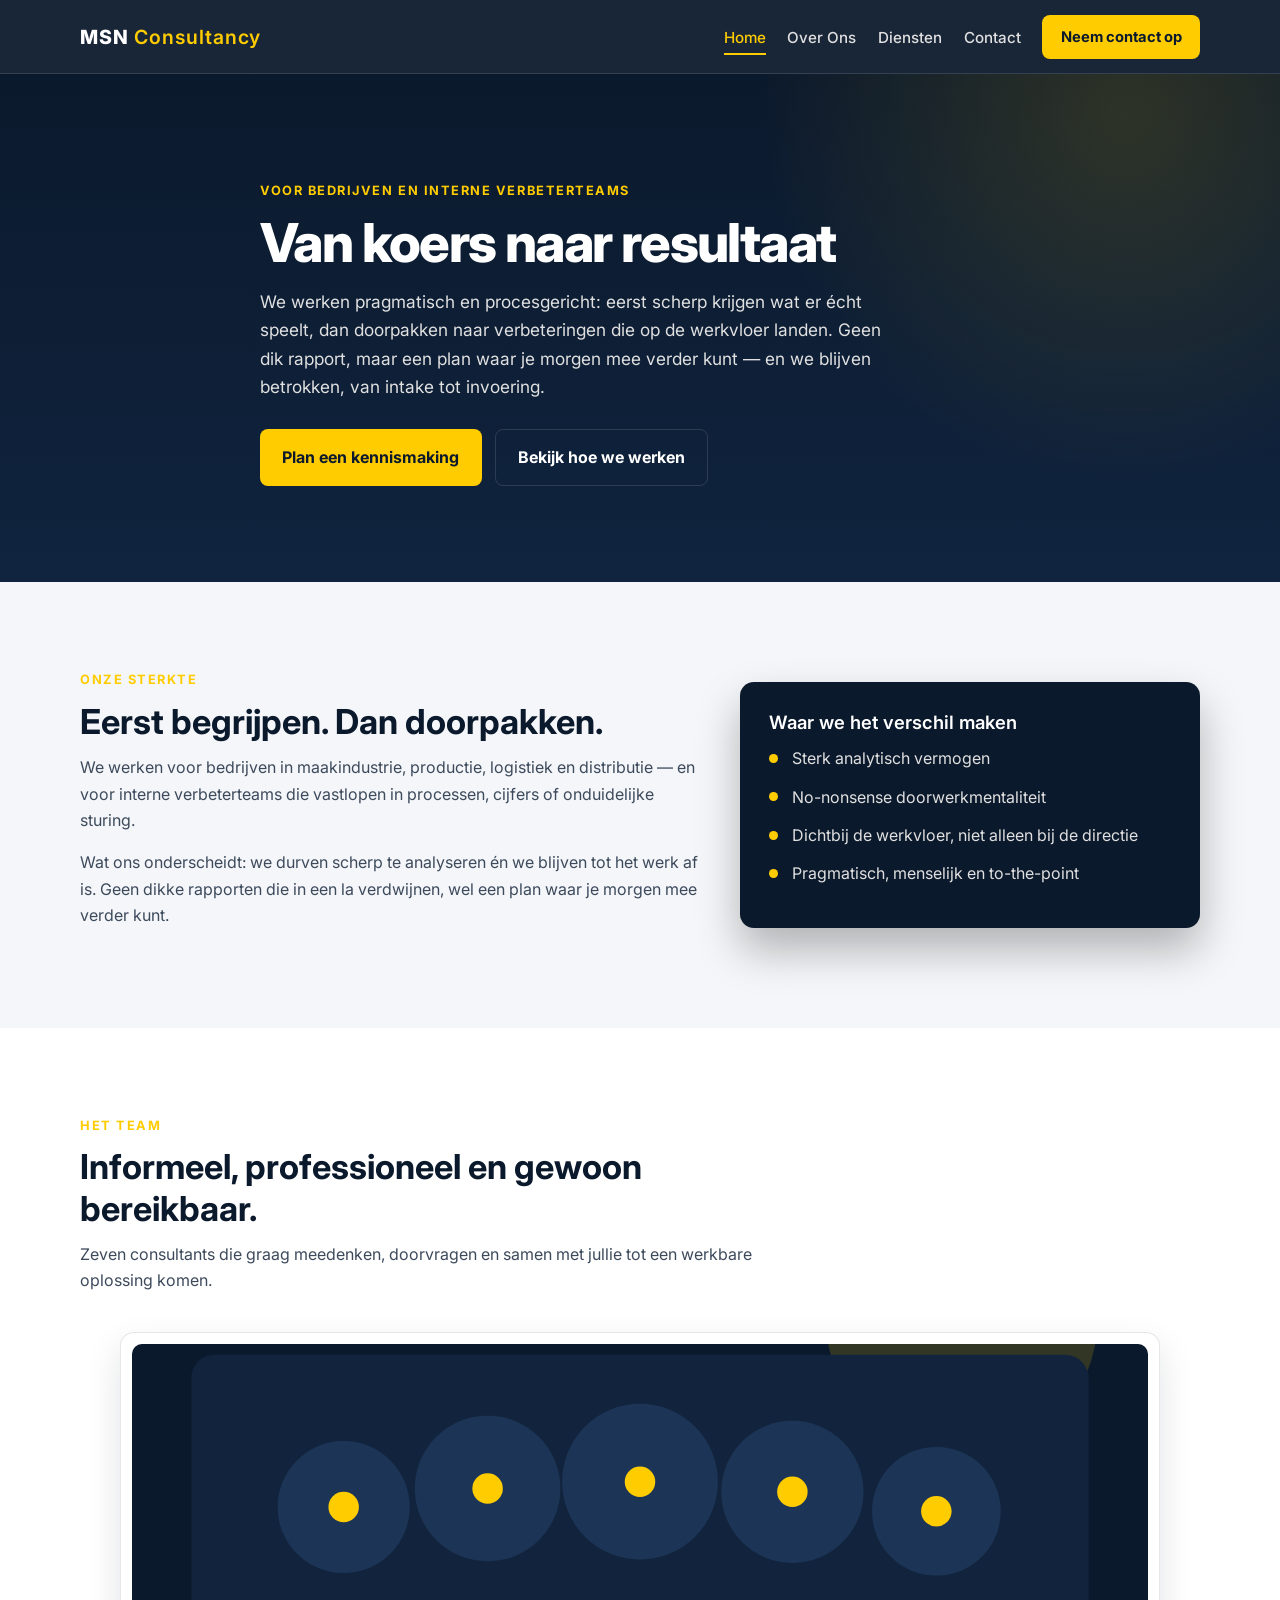
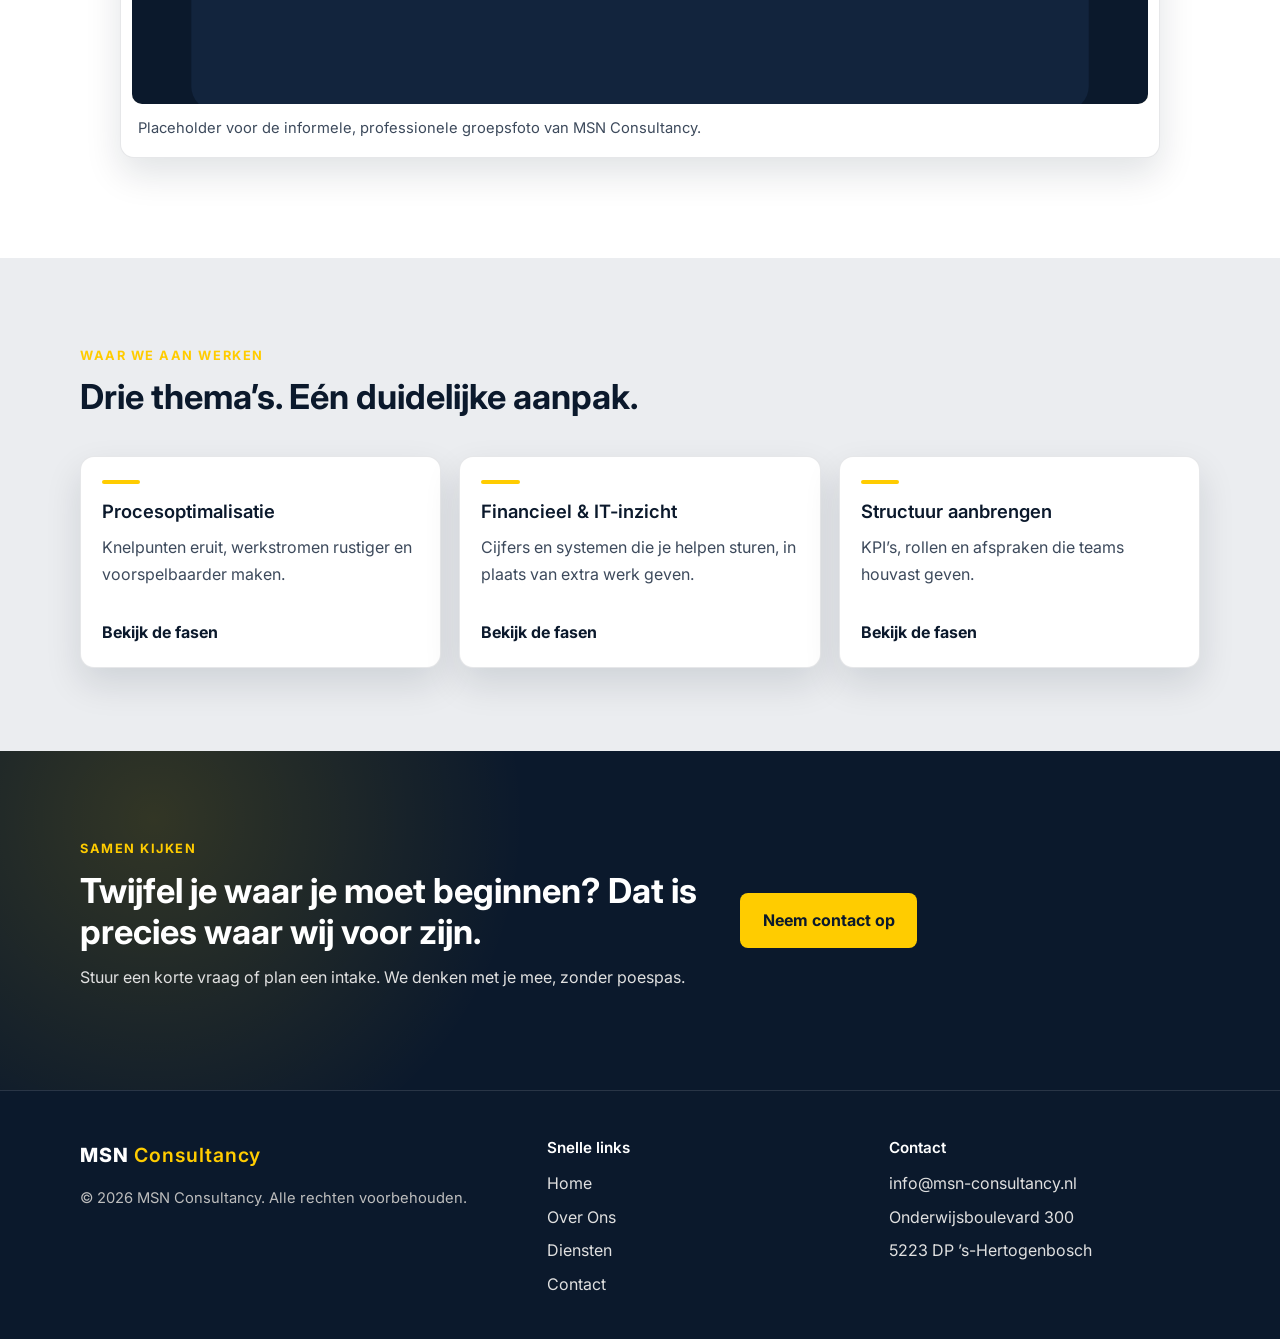
==== commit 7f17b194: "Cases toegevoegd" ====
--- a/index.html
+++ b/index.html
@@ -3,7 +3,7 @@
 <head>
   <meta charset="UTF-8">
   <meta name="viewport" content="width=device-width, initial-scale=1.0">
-  <meta name="description" content="MSN Consultancy helpt MKB en verbeterteams in productie, logistiek en distributie met procesoptimalisatie, structuur en inzicht.">
+  <meta name="description" content="MSN Consultancy helpt bedrijven en interne verbeterteams in maakindustrie, productie, logistiek en distributie met procesoptimalisatie, structuur en inzicht.">
   <title>Home | MSN Consultancy</title>
   <link rel="preconnect" href="https://fonts.googleapis.com">
   <link rel="preconnect" href="https://fonts.gstatic.com" crossorigin>
@@ -13,13 +13,7 @@
 <body>
   <header class="header">
     <div class="container nav-wrap">
-      <a href="index.html" class="logo" aria-label="MSN Consultancy home">
-        <img class="logo-img" src="images/logo.png" alt="MSN Consultancy">
-        <span class="logo-fallback">
-          <span class="logo-mark">MSN</span>
-          <span class="logo-text">Consultancy</span>
-        </span>
-      </a>
+      <a href="index.html" class="logo" aria-label="MSN Consultancy home">MSN <span class="logo-accent">Consultancy</span></a>
       <button class="nav-toggle" id="navToggle" aria-label="Menu openen" aria-expanded="false" aria-controls="primaryNav">
         <span></span>
         <span></span>
@@ -31,6 +25,7 @@
           <li><a href="over-ons.html" class="nav-link">Over Ons</a></li>
           <li><a href="diensten.html" class="nav-link">Diensten</a></li>
           <li><a href="contact.html" class="nav-link">Contact</a></li>
+          <li class="nav-cta-item"><a href="contact.html" class="btn btn-primary nav-cta">Neem contact op</a></li>
         </ul>
       </nav>
     </div>
@@ -39,11 +34,12 @@
   <main>
     <section class="hero">
       <div class="container hero-inner">
-        <p class="eyebrow">Voor MKB en interne verbeterteams</p>
-        <h1>Wij helpen productie, logistiek en distributie slimmer werken.</h1>
+        <p class="eyebrow">Voor bedrijven en interne verbeterteams</p>
+        <h1>Van koers naar resultaat</h1>
         <p class="hero-sub">
-          MSN Consultancy staat naast je team. We combineren een sterk analytisch vermogen met
-          een no-nonsense doorwerkmentaliteit: minder ruis, meer structuur en verbeteringen die écht landen.
+          We werken pragmatisch en procesgericht: eerst scherp krijgen wat er écht speelt, dan doorpakken
+          naar verbeteringen die op de werkvloer landen. Geen dik rapport, maar een plan waar je morgen
+          mee verder kunt — en we blijven betrokken, van intake tot invoering.
         </p>
         <div class="hero-actions">
           <a href="contact.html" class="btn btn-primary">Plan een kennismaking</a>
@@ -58,8 +54,8 @@
           <p class="eyebrow">Onze sterkte</p>
           <h2>Eerst begrijpen. Dan doorpakken.</h2>
           <p>
-            We werken voor MKB-bedrijven in productie, logistiek en distributie — en voor interne
-            verbeterteams die vastlopen in processen, cijfers of onduidelijke sturing.
+            We werken voor bedrijven in maakindustrie, productie, logistiek en distributie — en voor
+            interne verbeterteams die vastlopen in processen, cijfers of onduidelijke sturing.
           </p>
           <p>
             Wat ons onderscheidt: we durven scherp te analyseren én we blijven tot het werk af is.
@@ -140,13 +136,7 @@
   <footer class="footer">
     <div class="container footer-grid">
       <div>
-        <a href="index.html" class="footer-brand" aria-label="MSN Consultancy home">
-          <img class="footer-logo-img" src="images/logo.png" alt="MSN Consultancy">
-          <span class="logo-fallback">
-            <span class="logo-mark">MSN</span>
-            <span class="logo-text">Consultancy</span>
-          </span>
-        </a>
+        <a href="index.html" class="footer-brand" aria-label="MSN Consultancy home">MSN <span class="logo-accent">Consultancy</span></a>
         <p class="footer-copy">© 2026 MSN Consultancy. Alle rechten voorbehouden.</p>
       </div>
       <div>
--- a/style.css
+++ b/style.css
@@ -192,54 +192,37 @@
 }
 
 .logo {
+  display: inline-flex;
+  align-items: baseline;
+  gap: 0.3rem;
+  color: var(--color-text-on-dark);
+  font-size: 1.22rem;
+  font-weight: 800;
+  letter-spacing: 0.05em;
+  white-space: nowrap;
+}
+
+.logo:hover {
+  color: var(--color-text-on-dark);
+}
+
+.logo-accent {
+  color: var(--color-accent);
+  font-weight: 600;
+}
+
+.nav-list {
   display: flex;
   align-items: center;
-  gap: 0.45rem;
-  color: var(--color-text-on-dark);
-  font-weight: 800;
-}
-
-.logo:hover {
-  color: var(--color-text-on-dark);
-}
-
-.logo-img {
-  max-height: 40px;
-  width: auto;
-  object-fit: contain;
-}
-
-.logo-fallback {
-  display: none;
-  align-items: baseline;
-  gap: 0.45rem;
-}
-
-.logo.is-fallback .logo-img,
-.footer-brand.is-fallback .footer-logo-img {
-  display: none;
-}
-
-.logo.is-fallback .logo-fallback,
-.footer-brand.is-fallback .logo-fallback {
-  display: flex;
-}
-
-.logo-mark {
-  color: var(--color-accent);
-  letter-spacing: 0.04em;
-}
-
-.logo-text {
-  font-weight: 600;
-}
-
-.nav-list {
-  display: flex;
   gap: 1.35rem;
   list-style: none;
   margin: 0;
   padding: 0;
+}
+
+.nav-cta {
+  padding: 0.6rem 1.15rem;
+  font-size: 0.92rem;
 }
 
 .nav-link {
@@ -338,6 +321,10 @@
   grid-template-columns: repeat(3, 1fr);
 }
 
+.cards-grid-2 {
+  grid-template-columns: repeat(2, 1fr);
+}
+
 .card {
   background: var(--color-white);
   border: 1px solid var(--color-border-light);
@@ -535,6 +522,52 @@
   font-weight: 700;
 }
 
+.case-card {
+  display: flex;
+  flex-direction: column;
+  align-items: flex-start;
+  background: var(--color-white);
+  border: 1px solid var(--color-border-light);
+  border-radius: var(--radius);
+  padding: 1.5rem 1.4rem 1.6rem;
+  box-shadow: var(--shadow);
+}
+
+.case-sector {
+  display: inline-block;
+  margin-bottom: 0.8rem;
+  padding: 0.18rem 0.55rem;
+  border-radius: 999px;
+  background: rgba(255, 204, 0, 0.2);
+  color: var(--color-navy);
+  font-size: 0.75rem;
+  font-weight: 700;
+}
+
+.case-card h3 {
+  margin-bottom: 1rem;
+}
+
+.case-label {
+  margin-bottom: 0.2rem;
+  color: var(--color-navy);
+  font-size: 0.8rem;
+  font-weight: 700;
+  text-transform: uppercase;
+  letter-spacing: 0.06em;
+}
+
+.case-card p:last-child {
+  margin-bottom: 0;
+}
+
+.case-disclaimer {
+  margin: 1.6rem 0 0;
+  color: var(--color-body-on-light);
+  font-size: 0.9rem;
+  font-style: italic;
+}
+
 .method-grid {
   display: grid;
   grid-template-columns: 1fr 1fr;
@@ -671,6 +704,41 @@
   box-shadow: var(--shadow);
 }
 
+.form-success {
+  background: var(--color-white);
+  border: 1px solid var(--color-border-light);
+  border-radius: var(--radius);
+  padding: 2.2rem 1.5rem;
+  box-shadow: var(--shadow);
+  text-align: center;
+}
+
+.form-success[hidden] {
+  display: none;
+}
+
+.form-success-icon {
+  display: grid;
+  place-items: center;
+  width: 3rem;
+  height: 3rem;
+  margin: 0 auto 1.1rem;
+  border-radius: 50%;
+  background: var(--color-accent);
+  color: var(--color-navy);
+  font-size: 1.5rem;
+  font-weight: 700;
+}
+
+.form-success h2 {
+  font-size: 1.3rem;
+  margin-bottom: 0.6rem;
+}
+
+.form-success .form-note {
+  margin-top: 1.1rem;
+}
+
 .form-field {
   margin-bottom: 1rem;
 }
@@ -715,6 +783,21 @@
   font: inherit;
 }
 
+.form-field textarea {
+  resize: vertical;
+}
+
+.form-field label .optional {
+  color: var(--color-body-on-light);
+  font-weight: 500;
+}
+
+.btn:disabled {
+  cursor: not-allowed;
+  opacity: 0.7;
+  transform: none;
+}
+
 .form-field input:focus,
 .form-field textarea:focus {
   outline: 2px solid var(--color-accent);
@@ -761,21 +844,18 @@
 
 .footer-brand {
   display: inline-flex;
-  align-items: center;
-  gap: 0.45rem;
+  align-items: baseline;
+  gap: 0.3rem;
   margin-bottom: 0.9rem;
   color: var(--color-text-on-dark);
+  font-size: 1.22rem;
   font-weight: 800;
+  letter-spacing: 0.05em;
+  white-space: nowrap;
 }
 
 .footer-brand:hover {
   color: var(--color-text-on-dark);
-}
-
-.footer-logo-img {
-  max-height: 34px;
-  width: auto;
-  object-fit: contain;
 }
 
 .footer-copy {
@@ -804,6 +884,7 @@
 @media (max-width: 980px) {
   .cards-grid,
   .cards-grid-3,
+  .cards-grid-2,
   .team-grid,
   .method-grid,
   .footer-grid {
@@ -852,6 +933,14 @@
     display: none;
   }
 
+  .nav-cta-item {
+    margin-top: 0.6rem;
+  }
+
+  .nav-cta {
+    width: 100%;
+  }
+
   .hero,
   .page-hero {
     padding: 4.2rem 0 3.6rem;
@@ -859,6 +948,7 @@
 
   .cards-grid,
   .cards-grid-3,
+  .cards-grid-2,
   .team-grid,
   .method-grid,
   .footer-grid {
